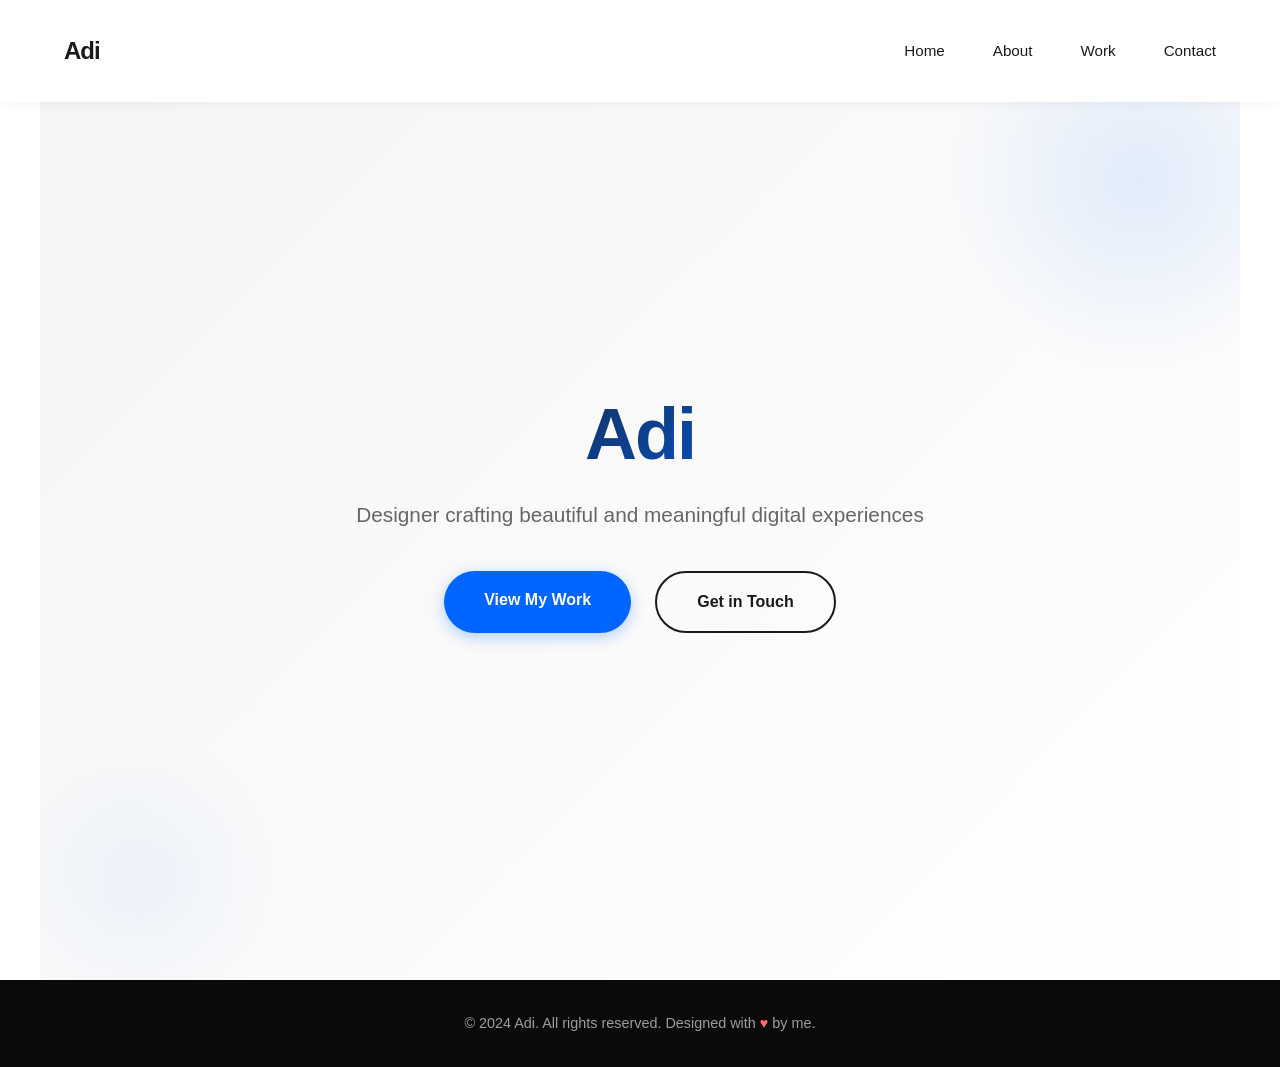
==== personal-website/index.html @ 64cbfd34 "first commit" ====
<!DOCTYPE html>
<html lang="en">
<head>
  <meta charset="UTF-8">
  <meta name="viewport" content="width=device-width, initial-scale=1.0">
  <title>Adi - Designer</title>
  <link rel="stylesheet" href="css/styles.css">
</head>
<body>
  <!-- Navigation -->
  <nav>
    <div class="logo">Adi</div>
    <ul>
      <li><a href="index.html">Home</a></li>
      <li><a href="about.html">About</a></li>
      <li><a href="work.html">Work</a></li>
      <li><a href="contact.html">Contact</a></li>
    </ul>
  </nav>

  <!-- Hero Section -->
  <section class="hero" id="home">
    <div class="hero-content">
      <h1>Adi</h1>
      <p>Designer crafting beautiful and meaningful digital experiences</p>
      <div class="cta-buttons">
        <a href="work.html" class="btn btn-primary">View My Work</a>
        <a href="contact.html" class="btn btn-secondary">Get in Touch</a>
      </div>
    </div>
  </section>

  <!-- Footer -->
  <footer>
    <p>&copy; 2024 Adi. All rights reserved. Designed with <span style="color: #ff6b6b;">♥</span> by me.</p>
  </footer>
</body>
</html>
---- personal-website/css/styles.css ----
* {
  margin: 0;
  padding: 0;
  box-sizing: border-box;
}

:root {
  --primary-color: #1a1a1a;
  --secondary-color: #ffffff;
  --accent-color: #0066ff;
  --light-gray: #f5f5f5;
  --medium-gray: #e0e0e0;
  --dark-gray: #666666;
}

html {
  scroll-behavior: smooth;
}

body {
  font-family: -apple-system, BlinkMacSystemFont, 'Segoe UI', Roboto, Oxygen, Ubuntu, Cantarell, sans-serif;
  line-height: 1.6;
  color: var(--primary-color);
  background-color: var(--secondary-color);
  overflow-x: hidden;
}

/* Navigation */
nav {
  position: fixed;
  top: 0;
  width: 100%;
  display: flex;
  justify-content: space-between;
  align-items: center;
  padding: 2rem 5%;
  background: rgba(255, 255, 255, 0.95);
  backdrop-filter: blur(10px);
  z-index: 1000;
  box-shadow: 0 2px 10px rgba(0, 0, 0, 0.05);
}

nav .logo {
  font-size: 1.5rem;
  font-weight: 700;
  letter-spacing: -1px;
  color: var(--primary-color);
}

nav ul {
  list-style: none;
  display: flex;
  gap: 3rem;
}

nav a {
  text-decoration: none;
  color: var(--primary-color);
  font-size: 0.95rem;
  font-weight: 500;
  transition: color 0.3s ease;
  position: relative;
}

nav a::after {
  content: '';
  position: absolute;
  bottom: -5px;
  left: 0;
  width: 0;
  height: 2px;
  background-color: var(--accent-color);
  transition: width 0.3s ease;
}

nav a:hover::after {
  width: 100%;
}

/* Hero Section */
.hero {
  margin-top: 80px;
  min-height: 100vh;
  display: flex;
  align-items: center;
  justify-content: center;
  text-align: center;
  background: linear-gradient(135deg, #f5f5f5 0%, #ffffff 100%);
  position: relative;
  overflow: hidden;
}

.hero::before {
  content: '';
  position: absolute;
  width: 400px;
  height: 400px;
  background: radial-gradient(circle, rgba(0, 102, 255, 0.1) 0%, transparent 70%);
  top: -100px;
  right: -100px;
  border-radius: 50%;
}

.hero::after {
  content: '';
  position: absolute;
  width: 300px;
  height: 300px;
  background: radial-gradient(circle, rgba(0, 102, 255, 0.05) 0%, transparent 70%);
  bottom: -50px;
  left: -50px;
  border-radius: 50%;
}

.hero-content {
  max-width: 800px;
  position: relative;
  z-index: 1;
  padding: 2rem;
  animation: fadeInUp 0.8s ease-out;
}

.hero h1 {
  font-size: 4.5rem;
  line-height: 1.1;
  margin-bottom: 1.5rem;
  font-weight: 800;
  letter-spacing: -2px;
  background: linear-gradient(135deg, #1a1a1a 0%, #0066ff 100%);
  -webkit-background-clip: text;
  -webkit-text-fill-color: transparent;
  background-clip: text;
}

.hero p {
  font-size: 1.3rem;
  color: var(--dark-gray);
  margin-bottom: 2.5rem;
  font-weight: 300;
}

.cta-buttons {
  display: flex;
  gap: 1.5rem;
  justify-content: center;
  flex-wrap: wrap;
  margin-bottom: 2rem;
}

.btn {
  padding: 1rem 2.5rem;
  font-size: 1rem;
  border: none;
  border-radius: 50px;
  cursor: pointer;
  transition: all 0.3s ease;
  font-weight: 600;
  text-decoration: none;
  display: inline-block;
}

.btn-primary {
  background-color: var(--accent-color);
  color: white;
  box-shadow: 0 4px 15px rgba(0, 102, 255, 0.3);
}

.btn-primary:hover {
  transform: translateY(-2px);
  box-shadow: 0 6px 20px rgba(0, 102, 255, 0.4);
}

.btn-secondary {
  background-color: transparent;
  color: var(--primary-color);
  border: 2px solid var(--primary-color);
}

.btn-secondary:hover {
  background-color: var(--primary-color);
  color: white;
  transform: translateY(-2px);
}

/* Section Styling */
section {
  padding: 5rem 5%;
  max-width: 1200px;
  margin: 0 auto;
}

section h2 {
  font-size: 3rem;
  margin-bottom: 3rem;
  text-align: center;
  position: relative;
  padding-bottom: 1rem;
}

section h2::after {
  content: '';
  position: absolute;
  bottom: 0;
  left: 50%;
  transform: translateX(-50%);
  width: 60px;
  height: 4px;
  background-color: var(--accent-color);
  border-radius: 2px;
}

/* About Section */
.about {
  background-color: var(--light-gray);
}

.about-content {
  display: grid;
  grid-template-columns: 1fr 1fr;
  gap: 3rem;
  align-items: center;
}

.about-text h3 {
  font-size: 1.8rem;
  margin-bottom: 1.5rem;
  color: var(--primary-color);
}

.about-text p {
  font-size: 1.05rem;
  color: var(--dark-gray);
  margin-bottom: 1.5rem;
  line-height: 1.8;
}

.skills {
  display: flex;
  flex-wrap: wrap;
  gap: 1rem;
}

.skill-tag {
  background-color: white;
  padding: 0.8rem 1.5rem;
  border-radius: 25px;
  font-size: 0.9rem;
  border: 1px solid var(--medium-gray);
  transition: all 0.3s ease;
  font-weight: 500;
}

.skill-tag:hover {
  background-color: var(--accent-color);
  color: white;
  border-color: var(--accent-color);
  transform: translateY(-2px);
}

/* Portfolio Section */
.portfolio {
  background-color: white;
}

.portfolio-grid {
  display: grid;
  grid-template-columns: repeat(auto-fit, minmax(300px, 1fr));
  gap: 2.5rem;
  margin-top: 2rem;
}

.portfolio-item {
  background-color: var(--light-gray);
  border-radius: 10px;
  overflow: hidden;
  transition: all 0.3s ease;
  cursor: pointer;
  position: relative;
  height: 300px;
}

.portfolio-item:hover {
  transform: translateY(-8px);
  box-shadow: 0 10px 30px rgba(0, 0, 0, 0.1);
}

.portfolio-item-content {
  padding: 2rem;
  height: 100%;
  display: flex;
  flex-direction: column;
  justify-content: space-between;
  position: relative;
  z-index: 2;
}

.portfolio-item h3 {
  font-size: 1.4rem;
  margin-bottom: 0.8rem;
  color: var(--primary-color);
}

.portfolio-item p {
  color: var(--dark-gray);
  font-size: 0.95rem;
  line-height: 1.6;
  flex-grow: 1;
}

.portfolio-item-tag {
  display: inline-block;
  background-color: var(--accent-color);
  color: white;
  padding: 0.4rem 0.8rem;
  border-radius: 4px;
  font-size: 0.75rem;
  font-weight: 600;
  margin-top: 1rem;
  width: fit-content;
}

/* Contact Section */
.contact {
  background: linear-gradient(135deg, #1a1a1a 0%, #2d2d2d 100%);
  color: white;
  text-align: center;
}

.contact h2 {
  color: white;
}

.contact h2::after {
  background-color: var(--accent-color);
}

.contact p {
  font-size: 1.1rem;
  color: rgba(255, 255, 255, 0.8);
  margin-bottom: 2rem;
}

.contact-info {
  display: flex;
  justify-content: center;
  gap: 2rem;
  flex-wrap: wrap;
  margin-bottom: 3rem;
}

.contact-item {
  flex: 1;
  min-width: 200px;
}

.contact-item h3 {
  font-size: 0.9rem;
  color: rgba(255, 255, 255, 0.6);
  margin-bottom: 0.5rem;
  text-transform: uppercase;
  letter-spacing: 1px;
}

.contact-item a {
  color: var(--accent-color);
  text-decoration: none;
  font-size: 1.1rem;
  font-weight: 600;
  transition: color 0.3s ease;
}

.contact-item a:hover {
  color: rgba(255, 255, 255, 0.9);
}

/* Footer */
footer {
  background-color: #0a0a0a;
  color: rgba(255, 255, 255, 0.6);
  text-align: center;
  padding: 2rem;
  font-size: 0.9rem;
}

footer a {
  color: var(--accent-color);
  text-decoration: none;
}

footer a:hover {
  text-decoration: underline;
}

/* Animations */
@keyframes fadeInUp {
  from {
    opacity: 0;
    transform: translateY(30px);
  }
  to {
    opacity: 1;
    transform: translateY(0);
  }
}

/* Responsive Design */
@media (max-width: 768px) {
  nav {
    padding: 1.5rem 5%;
    flex-direction: column;
    gap: 1.5rem;
  }

  nav ul {
    gap: 1.5rem;
  }

  .hero h1 {
    font-size: 2.5rem;
  }

  .hero p {
    font-size: 1.1rem;
  }

  section {
    padding: 3rem 5%;
  }

  section h2 {
    font-size: 2rem;
  }

  .about-content {
    grid-template-columns: 1fr;
  }

  .cta-buttons {
    flex-direction: column;
    align-items: center;
  }

  .btn {
    width: 200px;
  }

  .contact-info {
    flex-direction: column;
    gap: 1rem;
  }

  .portfolio-grid {
    grid-template-columns: 1fr;
  }
}

@media (max-width: 480px) {
  nav {
    padding: 1rem 5%;
  }

  nav .logo {
    font-size: 1.2rem;
  }

  nav ul {
    gap: 1rem;
    font-size: 0.85rem;
  }

  .hero {
    margin-top: 120px;
    min-height: auto;
    padding: 2rem 0;
  }

  .hero h1 {
    font-size: 1.8rem;
  }

  .hero p {
    font-size: 0.95rem;
  }

  section {
    padding: 2rem 5%;
  }

  section h2 {
    font-size: 1.5rem;
    margin-bottom: 1.5rem;
  }

  .about-text h3 {
    font-size: 1.3rem;
  }

  .portfolio-item-content {
    padding: 1.5rem;
  }
}
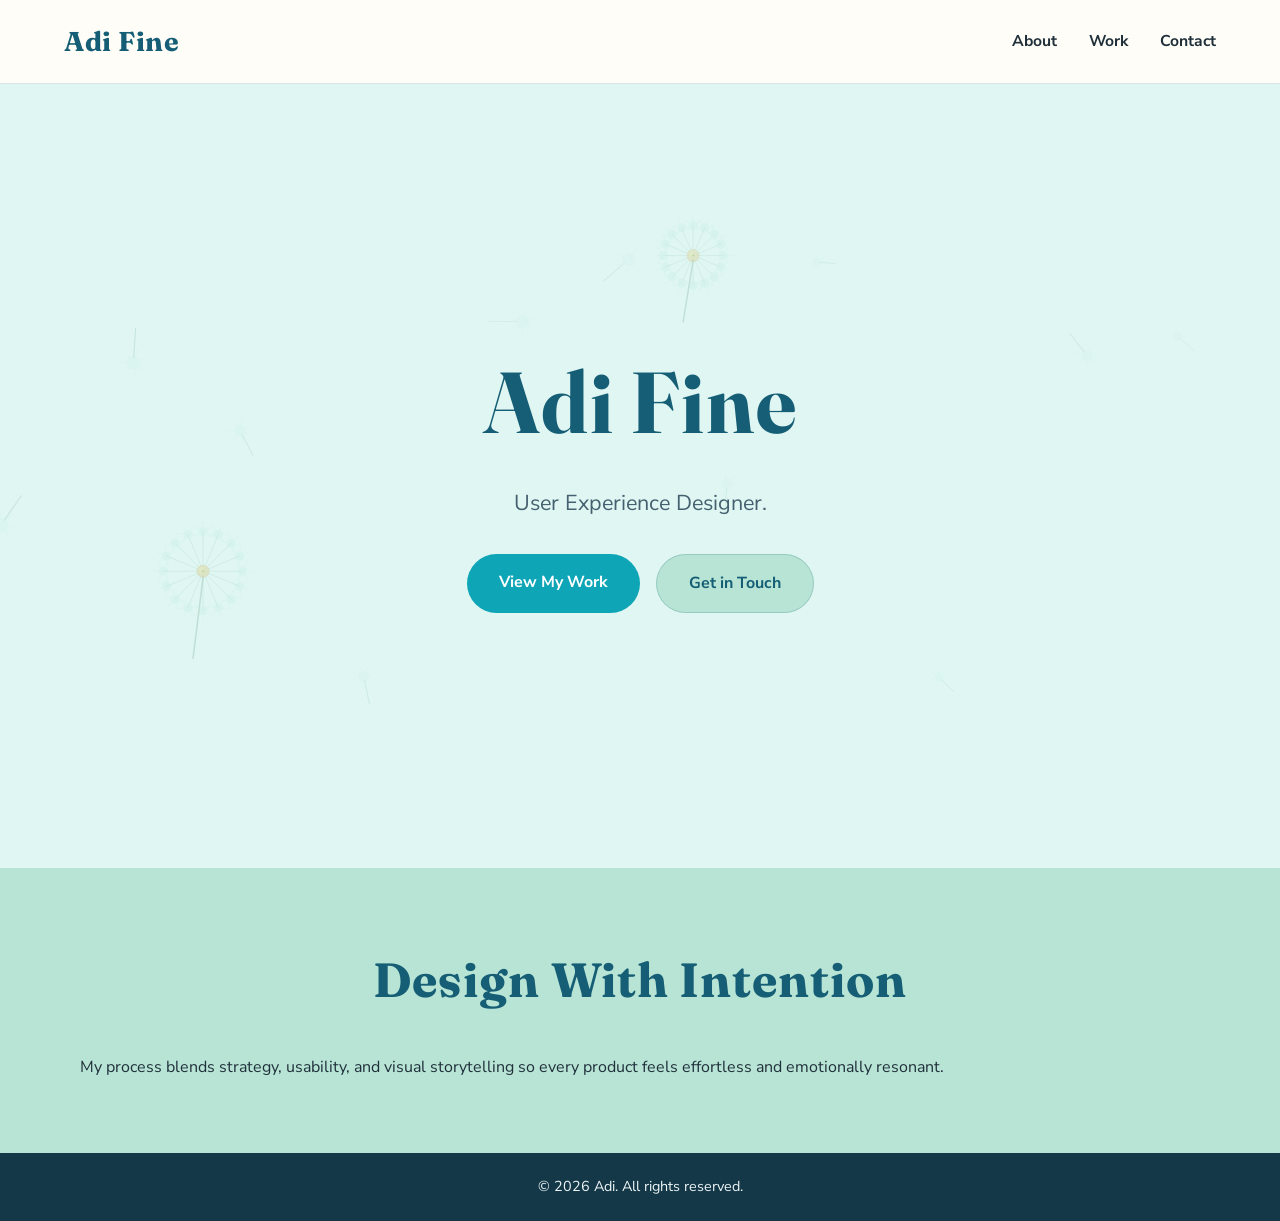
==== commit d39c692b: "Add new pages and assets for personal website - Created About page with personal introduction and ex" ====
--- a/personal-website/index.html
+++ b/personal-website/index.html
@@ -7,32 +7,193 @@
   <link rel="stylesheet" href="css/styles.css">
 </head>
 <body>
-  <!-- Navigation -->
   <nav>
-    <div class="logo">Adi</div>
+    <a href="index.html" class="logo">Adi Fine</a>
     <ul>
-      <li><a href="index.html">Home</a></li>
-      <li><a href="about.html">About</a></li>
-      <li><a href="work.html">Work</a></li>
-      <li><a href="contact.html">Contact</a></li>
+      <li><a href="pages/about.html">About</a></li>
+      <li><a href="pages/work.html">Work</a></li>
+      <li><a href="pages/contact.html">Contact</a></li>
     </ul>
   </nav>
 
-  <!-- Hero Section -->
   <section class="hero" id="home">
+    <canvas id="dandelion-canvas"></canvas>
     <div class="hero-content">
-      <h1>Adi</h1>
-      <p>Designer crafting beautiful and meaningful digital experiences</p>
+      <h1>Adi Fine</h1>
+      <p>User Experience Designer.</p>
       <div class="cta-buttons">
-        <a href="work.html" class="btn btn-primary">View My Work</a>
-        <a href="contact.html" class="btn btn-secondary">Get in Touch</a>
+        <a href="pages/work.html" class="btn btn-primary">View My Work</a>
+        <a href="pages/contact.html" class="btn btn-secondary">Get in Touch</a>
       </div>
     </div>
   </section>
 
-  <!-- Footer -->
+  <section class="page-block beach-block">
+    <div class="content-wrap">
+      <h2>Design With Intention</h2>
+      <p>
+        My process blends strategy, usability, and visual storytelling so every product feels effortless and emotionally resonant.
+      </p>
+    </div>
+  </section>
+
   <footer>
-    <p>&copy; 2024 Adi. All rights reserved. Designed with <span style="color: #ff6b6b;">♥</span> by me.</p>
+    <p>&copy; 2026 Adi. All rights reserved.</p>
   </footer>
+
+  <script>
+  (function () {
+    const canvas = document.getElementById('dandelion-canvas');
+    if (!canvas) return;
+    const ctx = canvas.getContext('2d');
+    let W = 0, H = 0;
+
+    function resize() {
+      W = canvas.width = canvas.offsetWidth;
+      H = canvas.height = canvas.offsetHeight;
+    }
+    resize();
+    window.addEventListener('resize', resize);
+
+    /* draw one dandelion */
+    function drawDandelion(cx, cy, r, alpha) {
+      if (alpha <= 0) return;
+      ctx.save();
+      ctx.globalAlpha = alpha;
+
+      // Stem
+      ctx.beginPath();
+      ctx.moveTo(cx, cy + r * 0.15);
+      ctx.bezierCurveTo(cx - 3, cy + r * 0.8, cx - 6, cy + r * 1.4, cx - 10, cy + r * 2.2);
+      ctx.strokeStyle = 'rgba(70, 130, 95, 0.45)';
+      ctx.lineWidth = 1.5;
+      ctx.lineCap = 'round';
+      ctx.stroke();
+
+      // Spokes & seed puffs
+      const spokes = 16;
+      for (let i = 0; i < spokes; i++) {
+        const angle = (i / spokes) * Math.PI * 2 - Math.PI * 0.5;
+        const ex = cx + Math.cos(angle) * r;
+        const ey = cy + Math.sin(angle) * r;
+
+        ctx.beginPath();
+        ctx.moveTo(cx, cy);
+        ctx.lineTo(ex, ey);
+        ctx.strokeStyle = 'rgba(100, 165, 135, 0.35)';
+        ctx.lineWidth = 0.7;
+        ctx.stroke();
+
+        ctx.beginPath();
+        ctx.arc(ex, ey, 4.5, 0, Math.PI * 2);
+        ctx.fillStyle = 'rgba(195, 235, 220, 0.58)';
+        ctx.fill();
+
+        for (let f = 0; f < 6; f++) {
+          const fa = angle + (f / 6) * Math.PI * 2;
+          ctx.beginPath();
+          ctx.moveTo(ex + Math.cos(fa) * 4.5, ey + Math.sin(fa) * 4.5);
+          ctx.lineTo(ex + Math.cos(fa) * 10, ey + Math.sin(fa) * 10);
+          ctx.strokeStyle = 'rgba(160, 215, 195, 0.28)';
+          ctx.lineWidth = 0.45;
+          ctx.stroke();
+        }
+      }
+
+      // Golden centre
+      const g = ctx.createRadialGradient(cx - 1, cy - 1, 1, cx, cy, 7);
+      g.addColorStop(0, 'rgba(248, 230, 150, 0.9)');
+      g.addColorStop(1, 'rgba(210, 178, 95, 0.6)');
+      ctx.beginPath();
+      ctx.arc(cx, cy, 6.5, 0, Math.PI * 2);
+      ctx.fillStyle = g;
+      ctx.fill();
+
+      ctx.restore();
+    }
+
+    /* draw one floating seed */
+    function drawSeed(x, y, rot, alpha, size) {
+      if (alpha <= 0) return;
+      ctx.save();
+      ctx.globalAlpha = alpha;
+      ctx.translate(x, y);
+      ctx.rotate(rot);
+      ctx.scale(size, size);
+
+      const L = 26;
+      ctx.beginPath();
+      ctx.moveTo(0, 0);
+      ctx.lineTo(0, -L);
+      ctx.strokeStyle = 'rgba(90, 155, 120, 0.5)';
+      ctx.lineWidth = 0.9;
+      ctx.lineCap = 'round';
+      ctx.stroke();
+
+      ctx.beginPath();
+      ctx.arc(0, -L - 5, 6, 0, Math.PI * 2);
+      ctx.fillStyle = 'rgba(195, 235, 220, 0.44)';
+      ctx.fill();
+
+      for (let f = 0; f < 7; f++) {
+        const fa = (f / 7) * Math.PI * 2;
+        ctx.beginPath();
+        ctx.moveTo(Math.cos(fa) * 6, -L - 5 + Math.sin(fa) * 6);
+        ctx.lineTo(Math.cos(fa) * 13, -L - 5 + Math.sin(fa) * 13);
+        ctx.strokeStyle = 'rgba(165, 215, 198, 0.28)';
+        ctx.lineWidth = 0.5;
+        ctx.stroke();
+      }
+
+      ctx.restore();
+    }
+
+    /* Three dandelions — different sizes, periods, vertical lanes, staggered phases */
+    const dandelions = [
+      { period: 26.7, phaseOff: 0.00, yFrac: 0.38, bobAmp: 22, bobFreq: 0.22, radFrac: 0.062, alpha: 0.52 },
+      { period: 21.3, phaseOff: 0.38, yFrac: 0.22, bobAmp: 12, bobFreq: 0.30, radFrac: 0.038, alpha: 0.42 },
+      { period: 30.0, phaseOff: 0.70, yFrac: 0.62, bobAmp: 16, bobFreq: 0.17, radFrac: 0.050, alpha: 0.46 },
+    ];
+
+    /* Floating seeds — 1.5× faster vx/vy/rv */
+    const seeds = Array.from({ length: 11 }, (_, i) => ({
+      x: (i / 11),
+      y: 0.1 + Math.random() * 0.8,
+      vx: 0.000143 + Math.random() * 0.000173,
+      vy: (Math.random() - 0.5) * 0.000075,
+      rot: Math.random() * Math.PI * 2,
+      rv: (Math.random() - 0.5) * 0.0042,
+      alpha: 0.18 + Math.random() * 0.22,
+      size: 0.6 + Math.random() * 0.55,
+    }));
+
+    function frame(ms) {
+      const t = ms * 0.001;
+      ctx.clearRect(0, 0, W, H);
+
+      // Draw each dandelion
+      for (const d of dandelions) {
+        const phase = ((t / d.period) + d.phaseOff) % 1;
+        const mx = W * (1.12 - phase * 1.28);
+        const my = H * d.yFrac + Math.sin(t * d.bobFreq) * d.bobAmp;
+        const fadeA = phase < 0.08 ? phase / 0.08 : phase > 0.92 ? (1 - phase) / 0.08 : 1;
+        drawDandelion(mx, my, Math.min(W, H) * d.radFrac, fadeA * d.alpha);
+      }
+
+      // Floating seeds
+      for (const s of seeds) {
+        s.x += s.vx;
+        s.y += s.vy;
+        s.rot += s.rv;
+        if (s.x > 1.1) { s.x = -0.06; s.y = 0.1 + Math.random() * 0.8; }
+        drawSeed(s.x * W, s.y * H, s.rot, s.alpha, s.size);
+      }
+
+      requestAnimationFrame(frame);
+    }
+
+    requestAnimationFrame(frame);
+  }());
+  </script>
 </body>
 </html>
--- a/personal-website/css/styles.css
+++ b/personal-website/css/styles.css
@@ -1,3 +1,5 @@
+@import url('https://fonts.googleapis.com/css2?family=Fraunces:opsz,wght@9..144,500;9..144,700&family=Nunito+Sans:wght@400;600;700&display=swap');
+
 * {
   margin: 0;
   padding: 0;
@@ -5,12 +7,15 @@
 }
 
 :root {
-  --primary-color: #1a1a1a;
-  --secondary-color: #ffffff;
-  --accent-color: #0066ff;
-  --light-gray: #f5f5f5;
-  --medium-gray: #e0e0e0;
-  --dark-gray: #666666;
+  --ocean-deep: #155e75;
+  --ocean: #0ea5b7;
+  --sea-foam: #dff6f3;
+  --sand: #b7e4d4;
+  --sunset: #f7a072;
+  --coral: #e76f51;
+  --shell: #fffdf8;
+  --ink: #20303b;
+  --muted: #45606f;
 }
 
 html {
@@ -18,14 +23,21 @@
 }
 
 body {
-  font-family: -apple-system, BlinkMacSystemFont, 'Segoe UI', Roboto, Oxygen, Ubuntu, Cantarell, sans-serif;
-  line-height: 1.6;
-  color: var(--primary-color);
-  background-color: var(--secondary-color);
+  font-family: 'Nunito Sans', sans-serif;
+  line-height: 1.65;
+  color: var(--ink);
+  background: var(--shell);
   overflow-x: hidden;
 }
 
-/* Navigation */
+h1,
+h2,
+h3,
+.logo {
+  font-family: 'Fraunces', serif;
+  letter-spacing: 0.02em;
+}
+
 nav {
   position: fixed;
   top: 0;
@@ -33,369 +45,350 @@
   display: flex;
   justify-content: space-between;
   align-items: center;
-  padding: 2rem 5%;
-  background: rgba(255, 255, 255, 0.95);
-  backdrop-filter: blur(10px);
+  padding: 1.2rem 5%;
+  background: rgba(255, 253, 248, 0.95);
+  border-bottom: 1px solid rgba(21, 94, 117, 0.15);
+  backdrop-filter: blur(8px);
   z-index: 1000;
-  box-shadow: 0 2px 10px rgba(0, 0, 0, 0.05);
 }
 
 nav .logo {
-  font-size: 1.5rem;
-  font-weight: 700;
-  letter-spacing: -1px;
-  color: var(--primary-color);
+  font-size: 1.7rem;
+  color: var(--ocean-deep);
+  text-decoration: none;
+  font-family: 'Fraunces', serif;
+  letter-spacing: 0.02em;
+  flex-shrink: 0;
 }
 
 nav ul {
   list-style: none;
   display: flex;
-  gap: 3rem;
+  gap: 2rem;
 }
 
 nav a {
   text-decoration: none;
-  color: var(--primary-color);
-  font-size: 0.95rem;
-  font-weight: 500;
-  transition: color 0.3s ease;
-  position: relative;
-}
-
-nav a::after {
-  content: '';
-  position: absolute;
-  bottom: -5px;
-  left: 0;
-  width: 0;
-  height: 2px;
-  background-color: var(--accent-color);
-  transition: width 0.3s ease;
-}
-
-nav a:hover::after {
+  color: var(--ink);
+  font-size: 0.98rem;
+  font-weight: 700;
+  transition: color 0.25s ease;
+}
+
+nav a:hover {
+  color: var(--ocean);
+}
+
+main,
+section {
   width: 100%;
 }
 
-/* Hero Section */
 .hero {
-  margin-top: 80px;
-  min-height: 100vh;
-  display: flex;
-  align-items: center;
-  justify-content: center;
+  margin-top: 76px;
+  min-height: 88vh;
+  display: grid;
+  place-items: center;
   text-align: center;
-  background: linear-gradient(135deg, #f5f5f5 0%, #ffffff 100%);
+  padding: 4rem 5%;
+  background: var(--sea-foam);
   position: relative;
   overflow: hidden;
 }
 
-.hero::before {
-  content: '';
-  position: absolute;
-  width: 400px;
-  height: 400px;
-  background: radial-gradient(circle, rgba(0, 102, 255, 0.1) 0%, transparent 70%);
-  top: -100px;
-  right: -100px;
-  border-radius: 50%;
-}
-
-.hero::after {
-  content: '';
-  position: absolute;
-  width: 300px;
-  height: 300px;
-  background: radial-gradient(circle, rgba(0, 102, 255, 0.05) 0%, transparent 70%);
-  bottom: -50px;
-  left: -50px;
-  border-radius: 50%;
-}
-
 .hero-content {
-  max-width: 800px;
+  max-width: 880px;
+  animation: fadeInUp 0.9s ease-out;
   position: relative;
   z-index: 1;
-  padding: 2rem;
-  animation: fadeInUp 0.8s ease-out;
+}
+
+#dandelion-canvas {
+  position: absolute;
+  inset: 0;
+  width: 100%;
+  height: 100%;
+  pointer-events: none;
+  z-index: 0;
 }
 
 .hero h1 {
-  font-size: 4.5rem;
-  line-height: 1.1;
-  margin-bottom: 1.5rem;
-  font-weight: 800;
-  letter-spacing: -2px;
-  background: linear-gradient(135deg, #1a1a1a 0%, #0066ff 100%);
-  -webkit-background-clip: text;
-  -webkit-text-fill-color: transparent;
-  background-clip: text;
+  font-size: clamp(3rem, 9vw, 5.4rem);
+  color: var(--ocean-deep);
+  margin-bottom: 0.8rem;
 }
 
 .hero p {
-  font-size: 1.3rem;
-  color: var(--dark-gray);
-  margin-bottom: 2.5rem;
-  font-weight: 300;
+  font-size: clamp(1.05rem, 2.2vw, 1.35rem);
+  color: var(--muted);
+  margin-bottom: 2rem;
 }
 
 .cta-buttons {
   display: flex;
-  gap: 1.5rem;
   justify-content: center;
   flex-wrap: wrap;
-  margin-bottom: 2rem;
+  gap: 1rem;
 }
 
 .btn {
-  padding: 1rem 2.5rem;
-  font-size: 1rem;
+  text-decoration: none;
   border: none;
-  border-radius: 50px;
+  border-radius: 999px;
+  padding: 0.95rem 2rem;
+  font-family: 'Nunito Sans', sans-serif;
+  font-weight: 700;
   cursor: pointer;
-  transition: all 0.3s ease;
-  font-weight: 600;
-  text-decoration: none;
-  display: inline-block;
+  transition: transform 0.2s ease, background-color 0.2s ease;
+}
+
+.btn:hover {
+  transform: translateY(-2px);
 }
 
 .btn-primary {
-  background-color: var(--accent-color);
-  color: white;
-  box-shadow: 0 4px 15px rgba(0, 102, 255, 0.3);
+  background: var(--ocean);
+  color: #ffffff;
 }
 
 .btn-primary:hover {
-  transform: translateY(-2px);
-  box-shadow: 0 6px 20px rgba(0, 102, 255, 0.4);
+  background: #0b8ea0;
 }
 
 .btn-secondary {
-  background-color: transparent;
-  color: var(--primary-color);
-  border: 2px solid var(--primary-color);
+  background: var(--sand);
+  color: var(--ocean-deep);
+  border: 1px solid rgba(21, 94, 117, 0.2);
 }
 
 .btn-secondary:hover {
-  background-color: var(--primary-color);
-  color: white;
-  transform: translateY(-2px);
-}
-
-/* Section Styling */
-section {
-  padding: 5rem 5%;
-  max-width: 1200px;
+  background: #8ecfbc;
+}
+
+.page-block {
+  margin-top: 0;
+  padding: 4.5rem 5%;
+}
+
+nav + section {
+  margin-top: 76px;
+}
+
+.beach-block {
+  background: var(--sand);
+}
+
+.ocean-block {
+  background: linear-gradient(180deg, #ebfbff 0%, #d8f2f7 100%);
+}
+
+.sunset-block {
+  background: linear-gradient(180deg, #ffe7d6 0%, #ffd3b8 100%);
+}
+
+.content-wrap {
+  max-width: 1120px;
   margin: 0 auto;
 }
 
-section h2 {
-  font-size: 3rem;
-  margin-bottom: 3rem;
+section h2,
+.page-block h2 {
   text-align: center;
-  position: relative;
-  padding-bottom: 1rem;
-}
-
-section h2::after {
-  content: '';
-  position: absolute;
-  bottom: 0;
-  left: 50%;
-  transform: translateX(-50%);
-  width: 60px;
-  height: 4px;
-  background-color: var(--accent-color);
-  border-radius: 2px;
-}
-
-/* About Section */
-.about {
-  background-color: var(--light-gray);
+  font-size: clamp(2rem, 5vw, 3rem);
+  margin-bottom: 2.2rem;
+  color: var(--ocean-deep);
 }
 
 .about-content {
   display: grid;
-  grid-template-columns: 1fr 1fr;
+  grid-template-columns: 330px 1fr;
   gap: 3rem;
-  align-items: center;
+  align-items: start;
+}
+
+.profile-wrap {
+  text-align: center;
+}
+
+.profile-image {
+  width: 260px;
+  height: 260px;
+  border-radius: 50%;
+  object-fit: cover;
+  object-position: center;
+  border: 8px solid #ffffff;
+  box-shadow: 0 16px 36px rgba(32, 48, 59, 0.2);
+}
+
+.profile-note {
+  margin-top: 1rem;
+  font-size: 0.95rem;
+  color: var(--muted);
 }
 
 .about-text h3 {
-  font-size: 1.8rem;
-  margin-bottom: 1.5rem;
-  color: var(--primary-color);
+  font-size: 1.7rem;
+  color: var(--ocean-deep);
+  margin-bottom: 1rem;
 }
 
 .about-text p {
-  font-size: 1.05rem;
-  color: var(--dark-gray);
-  margin-bottom: 1.5rem;
-  line-height: 1.8;
+  color: #304b5a;
+  margin-bottom: 1.1rem;
 }
 
 .skills {
   display: flex;
+  flex-wrap: wrap;
+  gap: 0.7rem;
+  margin-top: 0.9rem;
+}
+
+.skill-tag {
+  background: #ffffff;
+  border: 1px solid rgba(21, 94, 117, 0.2);
+  border-radius: 999px;
+  padding: 0.5rem 1rem;
+  font-size: 0.9rem;
+  font-weight: 700;
+  color: var(--ocean-deep);
+}
+
+.portfolio-grid {
+  display: grid;
+  grid-template-columns: repeat(2, 1fr);
+  gap: 2rem;
+}
+
+.portfolio-item {
+  background: #ffffff;
+  border-radius: 16px;
+  overflow: hidden;
+  border: 1px solid rgba(21, 94, 117, 0.1);
+  transition: transform 0.25s ease;
+  display: flex;
+  flex-direction: column;
+}
+
+.portfolio-item:hover {
+  transform: translateY(-4px);
+}
+
+.portfolio-image {
+  width: 100%;
+  height: 200px;
+  object-fit: cover;
+}
+
+.portfolio-item-content {
+  padding: 1.4rem 1.4rem 1.6rem;
+  display: flex;
+  flex-direction: column;
+  flex: 1;
+}
+
+.portfolio-item h3 {
+  font-size: 1.35rem;
+  margin-bottom: 0.6rem;
+  color: var(--ocean-deep);
+}
+
+.portfolio-item p {
+  font-size: 0.95rem;
+  color: #395566;
+  flex: 1;
+}
+
+.portfolio-item-tag {
+  display: inline-block;
+  margin-top: 1rem;
+  font-size: 0.88rem;
+  font-weight: 700;
+  background: transparent;
+  color: var(--ocean-deep);
+  border: 2px solid var(--ocean);
+  border-radius: 999px;
+  padding: 0.5rem 1.2rem;
+  text-decoration: none;
+  align-self: flex-start;
+  transition: background 0.2s ease, color 0.2s ease;
+}
+
+.portfolio-item-tag:hover {
+  background: var(--ocean);
+  color: #ffffff;
+}
+
+.contact {
+  text-align: center;
+  color: #23414f;
+}
+
+.contact p {
+  max-width: 700px;
+  margin: 0 auto 1.5rem;
+  color: #345666;
+}
+
+.contact-info {
+  display: flex;
+  justify-content: center;
   flex-wrap: wrap;
   gap: 1rem;
-}
-
-.skill-tag {
-  background-color: white;
-  padding: 0.8rem 1.5rem;
-  border-radius: 25px;
+  margin-bottom: 2rem;
+}
+
+.contact-item {
+  background: rgba(255, 255, 255, 0.75);
+  border: 1px solid rgba(21, 94, 117, 0.14);
+  border-radius: 12px;
+  padding: 1rem 1.2rem;
+  min-width: 210px;
+}
+
+.contact-item h3 {
+  font-size: 0.82rem;
+  color: #4d6a79;
+  margin-bottom: 0.35rem;
+  text-transform: uppercase;
+  letter-spacing: 0.08em;
+}
+
+.contact-item a {
+  color: var(--ocean-deep);
+  text-decoration: none;
+  font-weight: 700;
+}
+
+.button-row {
+  display: flex;
+  justify-content: center;
+  gap: 0.9rem;
+  flex-wrap: wrap;
+  margin-top: 1.2rem;
+}
+
+.resume-btn {
+  background: var(--coral);
+  color: #fff;
+}
+
+.resume-btn:hover {
+  background: #d45d3e;
+}
+
+footer {
+  background: #143847;
+  color: #edf5f7;
+  text-align: center;
+  padding: 1.4rem;
   font-size: 0.9rem;
-  border: 1px solid var(--medium-gray);
-  transition: all 0.3s ease;
-  font-weight: 500;
-}
-
-.skill-tag:hover {
-  background-color: var(--accent-color);
-  color: white;
-  border-color: var(--accent-color);
-  transform: translateY(-2px);
-}
-
-/* Portfolio Section */
-.portfolio {
-  background-color: white;
-}
-
-.portfolio-grid {
-  display: grid;
-  grid-template-columns: repeat(auto-fit, minmax(300px, 1fr));
-  gap: 2.5rem;
-  margin-top: 2rem;
-}
-
-.portfolio-item {
-  background-color: var(--light-gray);
-  border-radius: 10px;
-  overflow: hidden;
-  transition: all 0.3s ease;
-  cursor: pointer;
-  position: relative;
-  height: 300px;
-}
-
-.portfolio-item:hover {
-  transform: translateY(-8px);
-  box-shadow: 0 10px 30px rgba(0, 0, 0, 0.1);
-}
-
-.portfolio-item-content {
-  padding: 2rem;
-  height: 100%;
-  display: flex;
-  flex-direction: column;
-  justify-content: space-between;
-  position: relative;
-  z-index: 2;
-}
-
-.portfolio-item h3 {
-  font-size: 1.4rem;
-  margin-bottom: 0.8rem;
-  color: var(--primary-color);
-}
-
-.portfolio-item p {
-  color: var(--dark-gray);
-  font-size: 0.95rem;
-  line-height: 1.6;
-  flex-grow: 1;
-}
-
-.portfolio-item-tag {
-  display: inline-block;
-  background-color: var(--accent-color);
-  color: white;
-  padding: 0.4rem 0.8rem;
-  border-radius: 4px;
-  font-size: 0.75rem;
-  font-weight: 600;
-  margin-top: 1rem;
-  width: fit-content;
-}
-
-/* Contact Section */
-.contact {
-  background: linear-gradient(135deg, #1a1a1a 0%, #2d2d2d 100%);
-  color: white;
-  text-align: center;
-}
-
-.contact h2 {
-  color: white;
-}
-
-.contact h2::after {
-  background-color: var(--accent-color);
-}
-
-.contact p {
-  font-size: 1.1rem;
-  color: rgba(255, 255, 255, 0.8);
-  margin-bottom: 2rem;
-}
-
-.contact-info {
-  display: flex;
-  justify-content: center;
-  gap: 2rem;
-  flex-wrap: wrap;
-  margin-bottom: 3rem;
-}
-
-.contact-item {
-  flex: 1;
-  min-width: 200px;
-}
-
-.contact-item h3 {
-  font-size: 0.9rem;
-  color: rgba(255, 255, 255, 0.6);
-  margin-bottom: 0.5rem;
-  text-transform: uppercase;
-  letter-spacing: 1px;
-}
-
-.contact-item a {
-  color: var(--accent-color);
-  text-decoration: none;
-  font-size: 1.1rem;
-  font-weight: 600;
-  transition: color 0.3s ease;
-}
-
-.contact-item a:hover {
-  color: rgba(255, 255, 255, 0.9);
-}
-
-/* Footer */
-footer {
-  background-color: #0a0a0a;
-  color: rgba(255, 255, 255, 0.6);
-  text-align: center;
-  padding: 2rem;
-  font-size: 0.9rem;
-}
-
-footer a {
-  color: var(--accent-color);
-  text-decoration: none;
-}
-
-footer a:hover {
-  text-decoration: underline;
-}
-
-/* Animations */
+}
+
 @keyframes fadeInUp {
   from {
     opacity: 0;
-    transform: translateY(30px);
+    transform: translateY(28px);
   }
   to {
     opacity: 1;
@@ -403,99 +396,50 @@
   }
 }
 
-/* Responsive Design */
-@media (max-width: 768px) {
-  nav {
-    padding: 1.5rem 5%;
-    flex-direction: column;
-    gap: 1.5rem;
-  }
-
-  nav ul {
-    gap: 1.5rem;
-  }
-
-  .hero h1 {
-    font-size: 2.5rem;
-  }
-
-  .hero p {
-    font-size: 1.1rem;
-  }
-
-  section {
-    padding: 3rem 5%;
-  }
-
-  section h2 {
-    font-size: 2rem;
-  }
-
+@media (max-width: 900px) {
   .about-content {
     grid-template-columns: 1fr;
-  }
-
-  .cta-buttons {
+    justify-items: center;
+  }
+
+  .about-text {
+    width: min(760px, 100%);
+  }
+}
+
+@media (max-width: 760px) {
+  nav {
     flex-direction: column;
-    align-items: center;
-  }
-
-  .btn {
-    width: 200px;
-  }
-
-  .contact-info {
-    flex-direction: column;
+    gap: 0.7rem;
+    padding-top: 1rem;
+    padding-bottom: 1rem;
+  }
+
+  nav ul {
     gap: 1rem;
+  }
+
+  .hero {
+    margin-top: 110px;
+    min-height: auto;
+    padding: 5rem 5% 4rem;
+  }
+
+  .page-block {
+    margin-top: 0;
+    padding: 3.2rem 5%;
+  }
+
+  nav + section {
+    margin-top: 110px;
   }
 
   .portfolio-grid {
     grid-template-columns: 1fr;
   }
-}
-
-@media (max-width: 480px) {
-  nav {
-    padding: 1rem 5%;
-  }
-
-  nav .logo {
-    font-size: 1.2rem;
-  }
-
-  nav ul {
-    gap: 1rem;
-    font-size: 0.85rem;
-  }
-
-  .hero {
-    margin-top: 120px;
-    min-height: auto;
-    padding: 2rem 0;
-  }
-
-  .hero h1 {
-    font-size: 1.8rem;
-  }
-
-  .hero p {
-    font-size: 0.95rem;
-  }
-
-  section {
-    padding: 2rem 5%;
-  }
-
-  section h2 {
-    font-size: 1.5rem;
-    margin-bottom: 1.5rem;
-  }
-
-  .about-text h3 {
-    font-size: 1.3rem;
-  }
-
-  .portfolio-item-content {
-    padding: 1.5rem;
-  }
-}
+
+  .profile-image {
+    width: 220px;
+    height: 220px;
+  }
+}
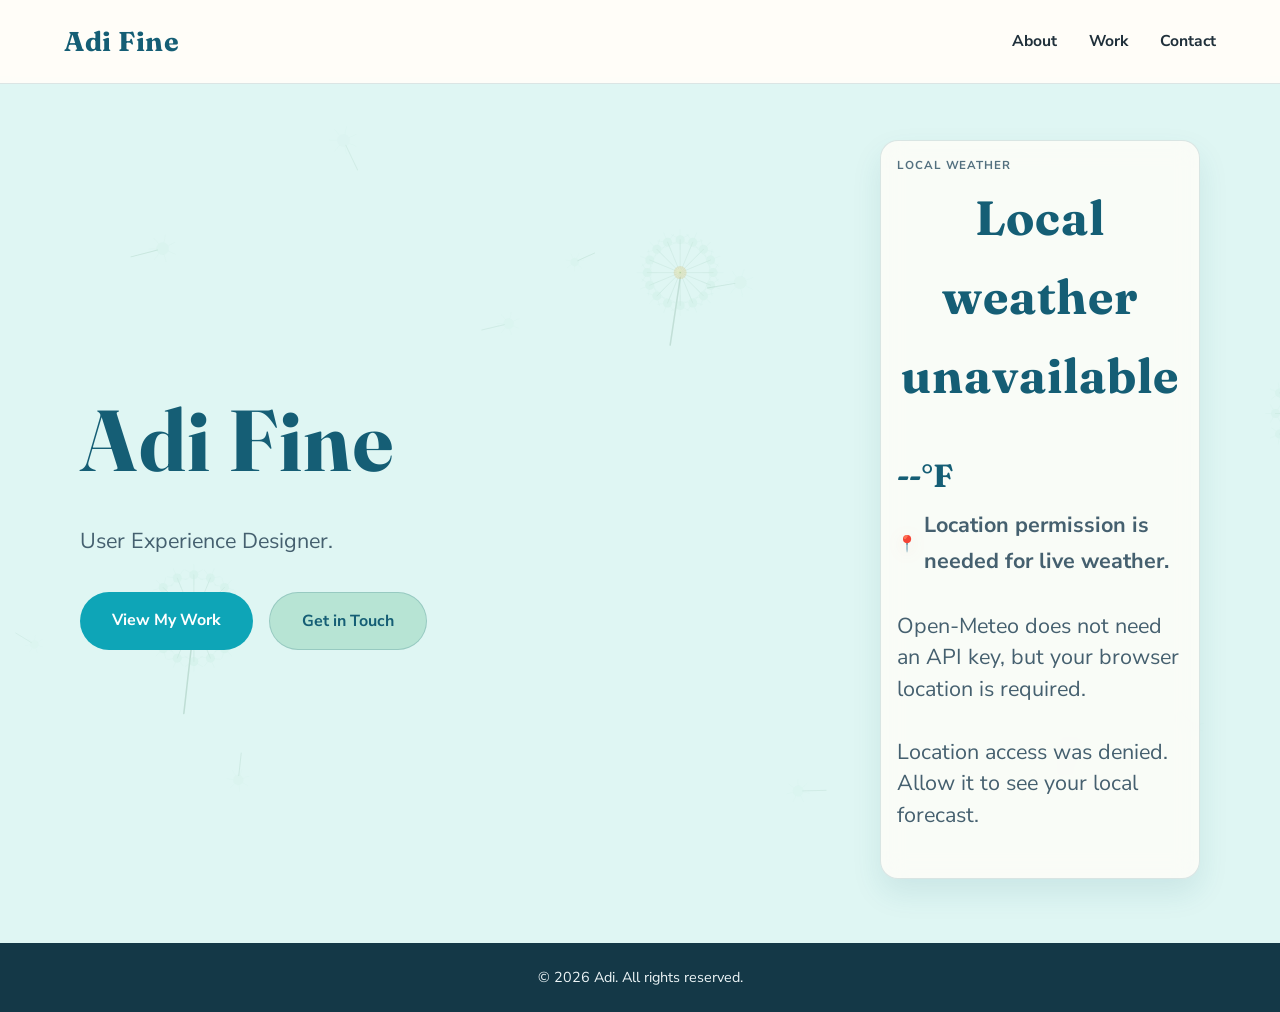
==== commit 3cecfe05: "Enhance homepage layout and add local weather feature" ====
--- a/personal-website/index.html
+++ b/personal-website/index.html
@@ -5,6 +5,144 @@
   <meta name="viewport" content="width=device-width, initial-scale=1.0">
   <title>Adi - Designer</title>
   <link rel="stylesheet" href="css/styles.css">
+  <style>
+    .hero-content {
+      width: min(1120px, 100%);
+      max-width: none;
+      display: grid;
+      grid-template-columns: minmax(0, 1.2fr) minmax(250px, 340px);
+      align-items: center;
+      gap: 2.5rem;
+      text-align: left;
+    }
+
+    .hero-copy {
+      display: flex;
+      flex-direction: column;
+      align-items: flex-start;
+    }
+
+    .hero-copy p {
+      max-width: 34rem;
+    }
+
+    .hero-copy .cta-buttons {
+      justify-content: flex-start;
+    }
+
+    .weather-card {
+      width: min(100%, 320px);
+      margin: 0 0 0 auto;
+      padding: 0.95rem 1rem;
+      border-radius: 18px;
+      border: 1px solid rgba(21, 94, 117, 0.14);
+      background: rgba(255, 253, 248, 0.82);
+      box-shadow: 0 14px 30px rgba(21, 94, 117, 0.1);
+      backdrop-filter: blur(12px);
+      text-align: left;
+    }
+
+    .weather-card-header {
+      display: block;
+      margin-bottom: 0.6rem;
+    }
+
+    .weather-card-label {
+      display: block;
+      margin-bottom: 0.15rem;
+      font-size: 0.72rem;
+      font-weight: 700;
+      letter-spacing: 0.08em;
+      text-transform: uppercase;
+      color: #53707f;
+    }
+
+    .weather-temp {
+      display: flex;
+      align-items: baseline;
+      gap: 0.4rem;
+      margin-bottom: 0.3rem;
+    }
+
+    .weather-temp strong {
+      font-family: 'Fraunces', serif;
+      font-size: clamp(1.45rem, 3vw, 2rem);
+      color: var(--ocean-deep);
+    }
+
+    .weather-condition {
+      display: flex;
+      align-items: center;
+      gap: 0.45rem;
+      margin: 0;
+      font-size: 0.88rem;
+      font-weight: 700;
+      color: #325160;
+    }
+
+    .weather-emoji {
+      flex-shrink: 0;
+      font-size: 1rem;
+      line-height: 1;
+      filter: drop-shadow(0 4px 8px rgba(231, 111, 81, 0.16));
+    }
+
+    .weather-meta,
+    .weather-status {
+      margin: 0.45rem 0 0;
+      font-size: 12px;
+      line-height: 1.45;
+      color: var(--muted);
+    }
+
+    .weather-status {
+      min-height: 1.35em;
+    }
+
+    .weather-card.is-loading .weather-temp,
+    .weather-card.is-loading .weather-condition,
+    .weather-card.is-loading .weather-meta {
+      opacity: 0.55;
+    }
+
+    @media (max-width: 760px) {
+      .hero-content {
+        grid-template-columns: 1fr;
+        text-align: center;
+        gap: 1.8rem;
+      }
+
+      .hero-copy {
+        align-items: center;
+      }
+
+      .hero-copy p {
+        max-width: 100%;
+      }
+
+      .hero-copy .cta-buttons {
+        justify-content: center;
+      }
+
+      .weather-card {
+        margin: 0 auto;
+        width: min(100%, 300px);
+        padding: 0.95rem 1rem;
+      }
+
+      .weather-card-header {
+        margin-bottom: 0.55rem;
+      }
+
+      .weather-card h2 {
+        font-size: 0.95rem;
+      }
+
+      .weather-emoji {
+        font-size: 0.95rem;
+      }
+    }
+  </style>
 </head>
 <body>
   <nav>
@@ -19,21 +157,28 @@
   <section class="hero" id="home">
     <canvas id="dandelion-canvas"></canvas>
     <div class="hero-content">
-      <h1>Adi Fine</h1>
-      <p>User Experience Designer.</p>
-      <div class="cta-buttons">
-        <a href="pages/work.html" class="btn btn-primary">View My Work</a>
-        <a href="pages/contact.html" class="btn btn-secondary">Get in Touch</a>
+      <div class="hero-copy">
+        <h1>Adi Fine</h1>
+        <p>User Experience Designer.</p>
+        <div class="cta-buttons">
+          <a href="pages/work.html" class="btn btn-primary">View My Work</a>
+          <a href="pages/contact.html" class="btn btn-secondary">Get in Touch</a>
+        </div>
       </div>
-    </div>
-  </section>
-
-  <section class="page-block beach-block">
-    <div class="content-wrap">
-      <h2>Design With Intention</h2>
-      <p>
-        My process blends strategy, usability, and visual storytelling so every product feels effortless and emotionally resonant.
-      </p>
+      <section class="weather-card is-loading" id="weather-card" aria-live="polite">
+        <div class="weather-card-header">
+          <div>
+            <span class="weather-card-label">Local Weather</span>
+            <h2 id="weather-location">Checking your location</h2>
+          </div>
+        </div>
+        <div class="weather-temp">
+          <strong id="weather-temperature">--&deg;F</strong>
+        </div>
+        <p class="weather-condition"><span class="weather-emoji" id="weather-emoji" aria-hidden="true">&#x231B;</span><span id="weather-condition">Loading current conditions...</span></p>
+        <p class="weather-meta" id="weather-meta">Using your browser location to fetch the latest forecast.</p>
+        <p class="weather-status" id="weather-status"></p>
+      </section>
     </div>
   </section>
 
@@ -43,6 +188,140 @@
 
   <script>
   (function () {
+    const weatherCard = document.getElementById('weather-card');
+    const weatherLocation = document.getElementById('weather-location');
+    const weatherEmoji = document.getElementById('weather-emoji');
+    const weatherTemperature = document.getElementById('weather-temperature');
+    const weatherCondition = document.getElementById('weather-condition');
+    const weatherMeta = document.getElementById('weather-meta');
+    const weatherStatus = document.getElementById('weather-status');
+
+    function describeWeather(code) {
+      if (code === 0) return { emoji: '☀️', label: 'Clear sky' };
+      if (code === 1) return { emoji: '🌤️', label: 'Mostly sunny' };
+      if (code === 2) return { emoji: '⛅', label: 'Partly cloudy' };
+      if (code === 3) return { emoji: '☁️', label: 'Overcast' };
+      if (code === 45 || code === 48) return { emoji: '🌫️', label: 'Foggy' };
+      if ([51, 53, 55, 56, 57].includes(code)) return { emoji: '🌦️', label: 'Drizzle' };
+      if ([61, 63, 65, 80, 81, 82].includes(code)) return { emoji: '🌧️', label: 'Rain' };
+      if ([66, 67].includes(code)) return { emoji: '🧊', label: 'Freezing rain' };
+      if ([71, 73, 75, 77, 85, 86].includes(code)) return { emoji: '❄️', label: 'Snow' };
+      if ([95, 96, 99].includes(code)) return { emoji: '⛈️', label: 'Thunderstorm' };
+      return { emoji: '🌤️', label: 'Current conditions' };
+    }
+
+    function setWeatherState(state) {
+      weatherLocation.textContent = state.location;
+      weatherEmoji.textContent = state.emoji;
+      weatherTemperature.textContent = state.temperature;
+      weatherCondition.textContent = state.condition;
+      weatherMeta.textContent = state.meta;
+      weatherStatus.textContent = state.status || '';
+      weatherCard.classList.toggle('is-loading', Boolean(state.loading));
+    }
+
+    async function loadLocationName(latitude, longitude) {
+      const geocodeUrl = new URL('https://geocoding-api.open-meteo.com/v1/reverse');
+      geocodeUrl.search = new URLSearchParams({
+        latitude: String(latitude),
+        longitude: String(longitude),
+        language: 'en',
+        format: 'json'
+      }).toString();
+
+      const response = await fetch(geocodeUrl);
+      if (!response.ok) {
+        throw new Error('Location lookup failed.');
+      }
+
+      const data = await response.json();
+      const result = data && Array.isArray(data.results) ? data.results[0] : null;
+      if (!result) {
+        throw new Error('Location lookup returned no results.');
+      }
+
+      const city = result.city || result.name || result.locality || result.postcode || 'Your area';
+      const state = result.admin1 || result.state || result.country_code || '';
+      return state ? `${city}, ${state}` : city;
+    }
+
+    async function loadWeather(position) {
+      const latitude = position.coords.latitude;
+      const longitude = position.coords.longitude;
+      const weatherUrl = new URL('https://api.open-meteo.com/v1/forecast');
+      weatherUrl.search = new URLSearchParams({
+        latitude: String(latitude),
+        longitude: String(longitude),
+        current: 'temperature_2m,weather_code',
+        temperature_unit: 'fahrenheit'
+      }).toString();
+
+      const response = await fetch(weatherUrl);
+      if (!response.ok) {
+        throw new Error('Weather request failed.');
+      }
+
+      const data = await response.json();
+      const current = data.current;
+      if (!current || typeof current.temperature_2m !== 'number' || typeof current.weather_code !== 'number') {
+        throw new Error('Weather data is unavailable right now.');
+      }
+
+      const summary = describeWeather(current.weather_code);
+      const roundedTemp = Math.round(current.temperature_2m);
+      let locationName = city + ', ' + state;
+
+      try {
+        locationName = await loadLocationName(latitude, longitude);
+      } catch (error) {
+        locationName = city + ', ' + state;
+      }
+
+      setWeatherState({
+        location: locationName,
+        emoji: summary.emoji,
+        temperature: `${roundedTemp}°F`,
+        condition: summary.label,
+        meta: 'Powered by Open-Meteo using your current browser location.',
+        status: '',
+        loading: false
+      });
+    }
+
+    function handleWeatherError(message) {
+      setWeatherState({
+        location: 'Local weather unavailable',
+        emoji: '📍',
+        temperature: '--°F',
+        condition: 'Location permission is needed for live weather.',
+        meta: 'Open-Meteo does not need an API key, but your browser location is required.',
+        status: message,
+        loading: false
+      });
+    }
+
+    if (!weatherCard || !navigator.geolocation) {
+      if (weatherCard) {
+        handleWeatherError('Your browser does not support location-based weather on this page.');
+      }
+      return;
+    }
+
+    navigator.geolocation.getCurrentPosition(
+      function (position) {
+        loadWeather(position).catch(function () {
+          handleWeatherError('Unable to fetch the current forecast right now.');
+        });
+      },
+      function (error) {
+        const denied = error && error.code === error.PERMISSION_DENIED;
+        handleWeatherError(denied
+          ? 'Location access was denied. Allow it to see your local forecast.'
+          : 'Your location could not be determined.');
+      },
+      { enableHighAccuracy: false, timeout: 10000, maximumAge: 300000 }
+    );
+
     const canvas = document.getElementById('dandelion-canvas');
     if (!canvas) return;
     const ctx = canvas.getContext('2d');
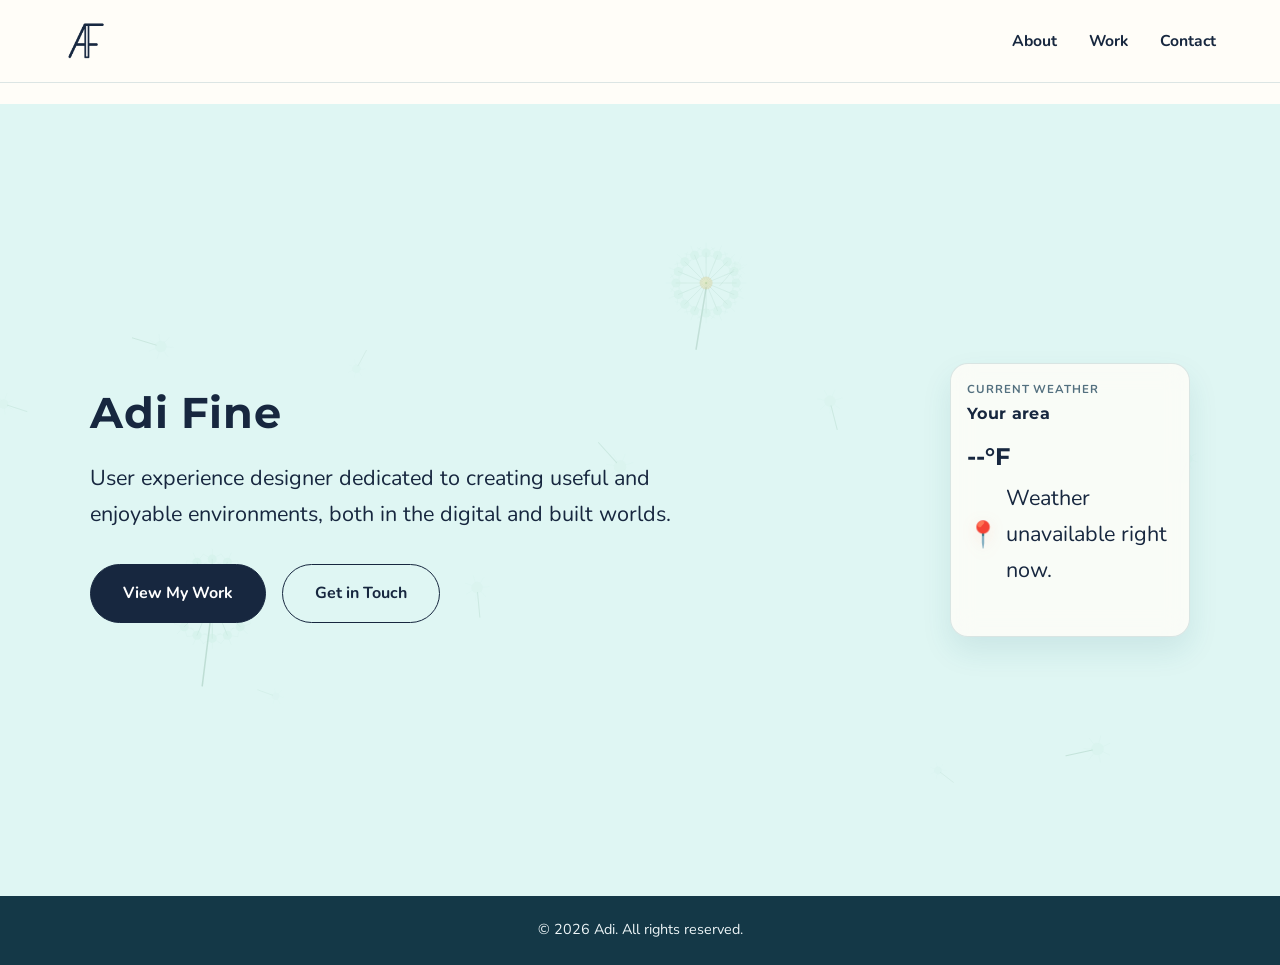
==== commit 84d08333: "Update styles and content across personal website for improved design and functionality" ====
--- a/personal-website/index.html
+++ b/personal-website/index.html
@@ -4,35 +4,13 @@
   <meta charset="UTF-8">
   <meta name="viewport" content="width=device-width, initial-scale=1.0">
   <title>Adi - Designer</title>
+  <link rel="preconnect" href="https://fonts.googleapis.com">
+  <link rel="preconnect" href="https://fonts.gstatic.com" crossorigin>
   <link rel="stylesheet" href="css/styles.css">
   <style>
-    .hero-content {
-      width: min(1120px, 100%);
-      max-width: none;
-      display: grid;
-      grid-template-columns: minmax(0, 1.2fr) minmax(250px, 340px);
-      align-items: center;
-      gap: 2.5rem;
-      text-align: left;
-    }
-
-    .hero-copy {
-      display: flex;
-      flex-direction: column;
-      align-items: flex-start;
-    }
-
-    .hero-copy p {
-      max-width: 34rem;
-    }
-
-    .hero-copy .cta-buttons {
-      justify-content: flex-start;
-    }
-
     .weather-card {
-      width: min(100%, 320px);
-      margin: 0 0 0 auto;
+      width: min(100%, 240px);
+      margin: 0;
       padding: 0.95rem 1rem;
       border-radius: 18px;
       border: 1px solid rgba(21, 94, 117, 0.14);
@@ -43,7 +21,6 @@
     }
 
     .weather-card-header {
-      display: block;
       margin-bottom: 0.6rem;
     }
 
@@ -57,6 +34,13 @@
       color: #53707f;
     }
 
+    .weather-card h2 {
+      margin: 0;
+      font-size: 1rem;
+      text-align: left;
+      color: var(--ocean-deep);
+    }
+
     .weather-temp {
       display: flex;
       align-items: baseline;
@@ -65,8 +49,8 @@
     }
 
     .weather-temp strong {
-      font-family: 'Fraunces', serif;
-      font-size: clamp(1.45rem, 3vw, 2rem);
+      font-family: 'Montserrat', sans-serif;
+      font-size: 24px;
       color: var(--ocean-deep);
     }
 
@@ -75,14 +59,15 @@
       align-items: center;
       gap: 0.45rem;
       margin: 0;
-      font-size: 0.88rem;
-      font-weight: 700;
-      color: #325160;
+      font-size: 16px;
+      font-weight: 400;
+      color: #555f6e;
+      justify-content: flex-start;
     }
 
     .weather-emoji {
       flex-shrink: 0;
-      font-size: 1rem;
+      font-size: 1.6rem;
       line-height: 1;
       filter: drop-shadow(0 4px 8px rgba(231, 111, 81, 0.16));
     }
@@ -95,8 +80,10 @@
       color: var(--muted);
     }
 
-    .weather-status {
-      min-height: 1.35em;
+    .hero-weather {
+      display: flex;
+      justify-content: flex-end;
+      align-items: center;
     }
 
     .weather-card.is-loading .weather-temp,
@@ -106,47 +93,22 @@
     }
 
     @media (max-width: 760px) {
-      .hero-content {
-        grid-template-columns: 1fr;
-        text-align: center;
-        gap: 1.8rem;
-      }
-
-      .hero-copy {
-        align-items: center;
-      }
-
-      .hero-copy p {
-        max-width: 100%;
-      }
-
-      .hero-copy .cta-buttons {
-        justify-content: center;
+      .hero-weather {
+        justify-content: flex-start;
       }
 
       .weather-card {
-        margin: 0 auto;
-        width: min(100%, 300px);
-        padding: 0.95rem 1rem;
-      }
-
-      .weather-card-header {
-        margin-bottom: 0.55rem;
-      }
-
-      .weather-card h2 {
-        font-size: 0.95rem;
-      }
-
-      .weather-emoji {
-        font-size: 0.95rem;
+        margin-top: 1.5rem;
+        width: min(100%, 320px);
       }
     }
   </style>
 </head>
 <body>
   <nav>
-    <a href="index.html" class="logo">Adi Fine</a>
+    <a href="index.html" class="logo" aria-label="Adi Fine home">
+      <img src="images/Adi-Fine-Logo.webp" alt="Adi Fine logo">
+    </a>
     <ul>
       <li><a href="pages/about.html">About</a></li>
       <li><a href="pages/work.html">Work</a></li>
@@ -159,26 +121,26 @@
     <div class="hero-content">
       <div class="hero-copy">
         <h1>Adi Fine</h1>
-        <p>User Experience Designer.</p>
+        <p>User experience designer dedicated to creating useful and enjoyable environments, both in the digital and built worlds.</p>
         <div class="cta-buttons">
           <a href="pages/work.html" class="btn btn-primary">View My Work</a>
           <a href="pages/contact.html" class="btn btn-secondary">Get in Touch</a>
         </div>
       </div>
-      <section class="weather-card is-loading" id="weather-card" aria-live="polite">
-        <div class="weather-card-header">
-          <div>
-            <span class="weather-card-label">Local Weather</span>
-            <h2 id="weather-location">Checking your location</h2>
+      <div class="hero-weather">
+        <section class="weather-card is-loading" id="weather-card" aria-live="polite">
+          <div class="weather-card-header">
+            <span class="weather-card-label">Current Weather</span>
+            <h2 id="weather-location">Your location</h2>
           </div>
-        </div>
-        <div class="weather-temp">
-          <strong id="weather-temperature">--&deg;F</strong>
-        </div>
-        <p class="weather-condition"><span class="weather-emoji" id="weather-emoji" aria-hidden="true">&#x231B;</span><span id="weather-condition">Loading current conditions...</span></p>
-        <p class="weather-meta" id="weather-meta">Using your browser location to fetch the latest forecast.</p>
-        <p class="weather-status" id="weather-status"></p>
-      </section>
+          <div class="weather-temp">
+            <strong id="weather-temperature">--&deg;F</strong>
+          </div>
+          <p class="weather-condition"><span class="weather-emoji" id="weather-emoji" aria-hidden="true">&#x231B;</span><span id="weather-condition">Loading current conditions...</span></p>
+          <p class="weather-meta" id="weather-meta">Powered by Open-Meteo using your local browser location.</p>
+          <p class="weather-status" id="weather-status"></p>
+        </section>
+      </div>
     </div>
   </section>
 
@@ -211,6 +173,7 @@
     }
 
     function setWeatherState(state) {
+      if (!weatherCard) return;
       weatherLocation.textContent = state.location;
       weatherEmoji.textContent = state.emoji;
       weatherTemperature.textContent = state.temperature;
@@ -220,107 +183,166 @@
       weatherCard.classList.toggle('is-loading', Boolean(state.loading));
     }
 
+    async function loadWeather() {
+      if (!weatherCard) return;
+
+      try {
+        const locationDetails = await getWeatherCoordinates();
+        const latitude = locationDetails.latitude;
+        const longitude = locationDetails.longitude;
+
+        const weatherUrl = new URL('https://api.open-meteo.com/v1/forecast');
+        weatherUrl.search = new URLSearchParams({
+          latitude: String(latitude),
+          longitude: String(longitude),
+          current_weather: 'true',
+          temperature_unit: 'fahrenheit',
+          timezone: 'auto'
+        }).toString();
+
+        const [data, location] = await Promise.all([
+          fetchJson(weatherUrl, 'Weather request failed.'),
+          locationDetails.label ? Promise.resolve(locationDetails.label) : loadLocationName(latitude, longitude)
+        ]);
+
+        const current = data.current_weather;
+        if (!current || typeof current.temperature !== 'number' || typeof current.weathercode !== 'number') {
+          throw new Error('Weather data is unavailable right now.');
+        }
+
+        const summary = describeWeather(current.weathercode);
+        setWeatherState({
+          location: location,
+          emoji: summary.emoji,
+          temperature: `${Math.round(current.temperature)}°F`,
+          condition: summary.label,
+          meta: 'Powered by Open-Meteo using your browser location.',
+          status: '',
+          loading: false
+        });
+      } catch (error) {
+        await loadIpWeather();
+      }
+    }
+
+    async function getWeatherCoordinates() {
+      const position = await getCurrentPosition();
+      return {
+        latitude: position.coords.latitude,
+        longitude: position.coords.longitude,
+        label: ''
+      };
+    }
+
     async function loadLocationName(latitude, longitude) {
-      const geocodeUrl = new URL('https://geocoding-api.open-meteo.com/v1/reverse');
-      geocodeUrl.search = new URLSearchParams({
+      const reverseUrl = new URL('https://geocoding-api.open-meteo.com/v1/reverse');
+      reverseUrl.search = new URLSearchParams({
         latitude: String(latitude),
         longitude: String(longitude),
         language: 'en',
         format: 'json'
       }).toString();
 
-      const response = await fetch(geocodeUrl);
+      try {
+        const data = await fetchJson(reverseUrl, 'Reverse geocoding failed.');
+        const firstResult = data.results && data.results[0];
+        if (!firstResult) return 'Your area';
+        const locationParts = [firstResult.name, firstResult.admin1].filter(Boolean);
+        return locationParts.join(', ') || 'Your area';
+      } catch (error) {
+        return 'Your area';
+      }
+    }
+
+    async function fetchJson(url, errorMessage) {
+      const response = await fetch(url);
       if (!response.ok) {
-        throw new Error('Location lookup failed.');
-      }
-
-      const data = await response.json();
-      const result = data && Array.isArray(data.results) ? data.results[0] : null;
-      if (!result) {
-        throw new Error('Location lookup returned no results.');
-      }
-
-      const city = result.city || result.name || result.locality || result.postcode || 'Your area';
-      const state = result.admin1 || result.state || result.country_code || '';
-      return state ? `${city}, ${state}` : city;
-    }
-
-    async function loadWeather(position) {
-      const latitude = position.coords.latitude;
-      const longitude = position.coords.longitude;
-      const weatherUrl = new URL('https://api.open-meteo.com/v1/forecast');
-      weatherUrl.search = new URLSearchParams({
-        latitude: String(latitude),
-        longitude: String(longitude),
-        current: 'temperature_2m,weather_code',
-        temperature_unit: 'fahrenheit'
-      }).toString();
-
-      const response = await fetch(weatherUrl);
-      if (!response.ok) {
-        throw new Error('Weather request failed.');
-      }
-
-      const data = await response.json();
-      const current = data.current;
-      if (!current || typeof current.temperature_2m !== 'number' || typeof current.weather_code !== 'number') {
-        throw new Error('Weather data is unavailable right now.');
-      }
-
-      const summary = describeWeather(current.weather_code);
-      const roundedTemp = Math.round(current.temperature_2m);
-      let locationName = city + ', ' + state;
-
-      try {
-        locationName = await loadLocationName(latitude, longitude);
-      } catch (error) {
-        locationName = city + ', ' + state;
+        throw new Error(errorMessage);
+      }
+
+      return response.json();
+    }
+
+    async function loadIpWeather() {
+      const data = await fetchJson('https://wttr.in/?format=j1', 'IP weather lookup failed.');
+      const current = data.current_condition && data.current_condition[0];
+      const nearestArea = data.nearest_area && data.nearest_area[0];
+      const location = nearestArea && nearestArea.areaName && nearestArea.areaName[0] ? nearestArea.areaName[0].value : 'Your area';
+      const condition = current && current.weatherDesc && current.weatherDesc[0] ? current.weatherDesc[0].value : 'Current conditions';
+      const summary = describeWeatherText(condition);
+
+      if (!current || typeof current.temp_F === 'undefined') {
+        throw new Error('IP weather lookup failed.');
       }
 
       setWeatherState({
-        location: locationName,
+        location: location,
         emoji: summary.emoji,
-        temperature: `${roundedTemp}°F`,
-        condition: summary.label,
-        meta: 'Powered by Open-Meteo using your current browser location.',
+        temperature: `${Math.round(Number(current.temp_F))}°F`,
+        condition: condition,
+        meta: '',
         status: '',
         loading: false
       });
     }
 
-    function handleWeatherError(message) {
-      setWeatherState({
-        location: 'Local weather unavailable',
-        emoji: '📍',
-        temperature: '--°F',
-        condition: 'Location permission is needed for live weather.',
-        meta: 'Open-Meteo does not need an API key, but your browser location is required.',
-        status: message,
-        loading: false
+    function describeWeatherText(condition) {
+      const text = String(condition || '').toLowerCase();
+      if (text.includes('sun') || text.includes('clear')) return { emoji: '☀️' };
+      if (text.includes('cloud')) return { emoji: '☁️' };
+      if (text.includes('rain') || text.includes('drizzle')) return { emoji: '🌧️' };
+      if (text.includes('snow') || text.includes('sleet') || text.includes('ice')) return { emoji: '❄️' };
+      if (text.includes('storm') || text.includes('thunder')) return { emoji: '⛈️' };
+      if (text.includes('fog') || text.includes('mist')) return { emoji: '🌫️' };
+      return { emoji: '🌤️' };
+    }
+
+    function getCurrentPosition() {
+      return new Promise(function (resolve, reject) {
+        if (!navigator.geolocation) {
+          reject(new Error('Geolocation is not supported in this browser.'));
+          return;
+        }
+
+        navigator.geolocation.getCurrentPosition(resolve, function (err) {
+          if (err.code === err.PERMISSION_DENIED) {
+            reject(Object.assign(err, { isDenied: true }));
+          } else {
+            reject(err);
+          }
+        }, {
+          enableHighAccuracy: true,
+          timeout: 10000,
+          maximumAge: 300000
+        });
       });
     }
 
-    if (!weatherCard || !navigator.geolocation) {
-      if (weatherCard) {
-        handleWeatherError('Your browser does not support location-based weather on this page.');
-      }
-      return;
-    }
-
-    navigator.geolocation.getCurrentPosition(
-      function (position) {
-        loadWeather(position).catch(function () {
-          handleWeatherError('Unable to fetch the current forecast right now.');
-        });
-      },
-      function (error) {
-        const denied = error && error.code === error.PERMISSION_DENIED;
-        handleWeatherError(denied
-          ? 'Location access was denied. Allow it to see your local forecast.'
-          : 'Your location could not be determined.');
-      },
-      { enableHighAccuracy: false, timeout: 10000, maximumAge: 300000 }
-    );
+    if (weatherCard) {
+      loadWeather().catch(function (err) {
+        if (err && err.isDenied) {
+          setWeatherState({
+            location: 'Location off',
+            emoji: '📍',
+            temperature: '',
+            condition: 'Enable location to see your weather.',
+            meta: '',
+            status: '',
+            loading: false
+          });
+        } else {
+          setWeatherState({
+            location: 'Your area',
+            emoji: '📍',
+            temperature: '--°F',
+            condition: 'Weather unavailable right now.',
+            meta: '',
+            status: '',
+            loading: false
+          });
+        }
+      });
+    }
 
     const canvas = document.getElementById('dandelion-canvas');
     if (!canvas) return;
--- a/personal-website/css/styles.css
+++ b/personal-website/css/styles.css
@@ -1,4 +1,4 @@
-@import url('https://fonts.googleapis.com/css2?family=Fraunces:opsz,wght@9..144,500;9..144,700&family=Nunito+Sans:wght@400;600;700&display=swap');
+@import url('https://fonts.googleapis.com/css2?family=Montserrat:wght@500;600;700&family=Nunito:wght@400;600;700&display=swap');
 
 * {
   margin: 0;
@@ -7,15 +7,16 @@
 }
 
 :root {
-  --ocean-deep: #155e75;
-  --ocean: #0ea5b7;
+  --nav-offset: 104px;
+  --ocean-deep: #17273F;
+  --ocean: #17273F;
   --sea-foam: #dff6f3;
   --sand: #b7e4d4;
   --sunset: #f7a072;
   --coral: #e76f51;
   --shell: #fffdf8;
-  --ink: #20303b;
-  --muted: #45606f;
+  --ink: #17273F;
+  --muted: #17273F;
 }
 
 html {
@@ -23,7 +24,7 @@
 }
 
 body {
-  font-family: 'Nunito Sans', sans-serif;
+  font-family: 'Nunito', sans-serif;
   line-height: 1.65;
   color: var(--ink);
   background: var(--shell);
@@ -34,7 +35,7 @@
 h2,
 h3,
 .logo {
-  font-family: 'Fraunces', serif;
+  font-family: 'Montserrat', sans-serif;
   letter-spacing: 0.02em;
 }
 
@@ -53,12 +54,19 @@
 }
 
 nav .logo {
-  font-size: 1.7rem;
+  display: inline-flex;
+  align-items: center;
+  justify-content: center;
+  min-height: 40px;
   color: var(--ocean-deep);
   text-decoration: none;
-  font-family: 'Fraunces', serif;
-  letter-spacing: 0.02em;
   flex-shrink: 0;
+}
+
+nav .logo img {
+  display: block;
+  width: auto;
+  height: 44px;
 }
 
 nav ul {
@@ -76,7 +84,7 @@
 }
 
 nav a:hover {
-  color: var(--ocean);
+  color: var(--ocean-deep);
 }
 
 main,
@@ -85,11 +93,10 @@
 }
 
 .hero {
-  margin-top: 76px;
+  margin-top: var(--nav-offset);
   min-height: 88vh;
   display: grid;
   place-items: center;
-  text-align: center;
   padding: 4rem 5%;
   background: var(--sea-foam);
   position: relative;
@@ -97,10 +104,19 @@
 }
 
 .hero-content {
-  max-width: 880px;
+  width: min(1100px, 100%);
+  display: grid;
+  grid-template-columns: minmax(0, 1fr) minmax(220px, 0.34fr);
+  gap: 2rem;
+  align-items: center;
   animation: fadeInUp 0.9s ease-out;
   position: relative;
   z-index: 1;
+}
+
+.hero-copy {
+  max-width: 620px;
+  text-align: left;
 }
 
 #dandelion-canvas {
@@ -113,7 +129,7 @@
 }
 
 .hero h1 {
-  font-size: clamp(3rem, 9vw, 5.4rem);
+  font-size: clamp(1.5rem, 4.5vw, 2.7rem);
   color: var(--ocean-deep);
   margin-bottom: 0.8rem;
 }
@@ -126,7 +142,7 @@
 
 .cta-buttons {
   display: flex;
-  justify-content: center;
+  justify-content: flex-start;
   flex-wrap: wrap;
   gap: 1rem;
 }
@@ -136,7 +152,7 @@
   border: none;
   border-radius: 999px;
   padding: 0.95rem 2rem;
-  font-family: 'Nunito Sans', sans-serif;
+  font-family: 'Nunito', sans-serif;
   font-weight: 700;
   cursor: pointer;
   transition: transform 0.2s ease, background-color 0.2s ease;
@@ -147,22 +163,23 @@
 }
 
 .btn-primary {
-  background: var(--ocean);
+  background: #17273F;
   color: #ffffff;
+  border: 1px solid #17273F;
 }
 
 .btn-primary:hover {
-  background: #0b8ea0;
+  background: #243654;
 }
 
 .btn-secondary {
-  background: var(--sand);
-  color: var(--ocean-deep);
-  border: 1px solid rgba(21, 94, 117, 0.2);
+  background: transparent;
+  color: #17273F;
+  border: 1px solid #17273F;
 }
 
 .btn-secondary:hover {
-  background: #8ecfbc;
+  background: rgba(23, 39, 63, 0.08);
 }
 
 .page-block {
@@ -170,12 +187,20 @@
   padding: 4.5rem 5%;
 }
 
+.about-page-block {
+  padding-top: calc(4.5rem + 48px);
+}
+
 nav + section {
-  margin-top: 76px;
+  margin-top: var(--nav-offset);
 }
 
 .beach-block {
   background: var(--sand);
+}
+
+.sea-foam-block {
+  background: var(--sea-foam);
 }
 
 .ocean-block {
@@ -206,8 +231,20 @@
   align-items: start;
 }
 
+.about-page-layout {
+  grid-template-columns: minmax(0, 1fr) 330px;
+}
+
 .profile-wrap {
   text-align: center;
+}
+
+.about-page-layout .profile-wrap {
+  order: 2;
+}
+
+.about-page-copy {
+  text-align: left;
 }
 
 .profile-image {
@@ -217,7 +254,6 @@
   object-fit: cover;
   object-position: center;
   border: 8px solid #ffffff;
-  box-shadow: 0 16px 36px rgba(32, 48, 59, 0.2);
 }
 
 .profile-note {
@@ -233,7 +269,7 @@
 }
 
 .about-text p {
-  color: #304b5a;
+  color: var(--ink);
   margin-bottom: 1.1rem;
 }
 
@@ -261,10 +297,10 @@
 }
 
 .portfolio-item {
-  background: #ffffff;
-  border-radius: 16px;
-  overflow: hidden;
-  border: 1px solid rgba(21, 94, 117, 0.1);
+  background: transparent;
+  border: none;
+  border-radius: 0;
+  overflow: visible;
   transition: transform 0.25s ease;
   display: flex;
   flex-direction: column;
@@ -276,12 +312,14 @@
 
 .portfolio-image {
   width: 100%;
-  height: 200px;
+  height: 320px;
   object-fit: cover;
+  border-radius: 18px;
+  border: 1px solid rgba(23, 39, 63, 0.1);
 }
 
 .portfolio-item-content {
-  padding: 1.4rem 1.4rem 1.6rem;
+  padding: 1.2rem 0 0;
   display: flex;
   flex-direction: column;
   flex: 1;
@@ -295,7 +333,7 @@
 
 .portfolio-item p {
   font-size: 0.95rem;
-  color: #395566;
+  color: var(--ink);
   flex: 1;
 }
 
@@ -402,12 +440,20 @@
     justify-items: center;
   }
 
+  .about-page-layout .profile-wrap {
+    order: 0;
+  }
+
   .about-text {
     width: min(760px, 100%);
   }
 }
 
 @media (max-width: 760px) {
+  :root {
+    --nav-offset: 136px;
+  }
+
   nav {
     flex-direction: column;
     gap: 0.7rem;
@@ -420,9 +466,13 @@
   }
 
   .hero {
-    margin-top: 110px;
     min-height: auto;
     padding: 5rem 5% 4rem;
+  }
+
+  .hero-content {
+    grid-template-columns: 1fr;
+    gap: 1.5rem;
   }
 
   .page-block {
@@ -431,7 +481,7 @@
   }
 
   nav + section {
-    margin-top: 110px;
+    margin-top: var(--nav-offset);
   }
 
   .portfolio-grid {
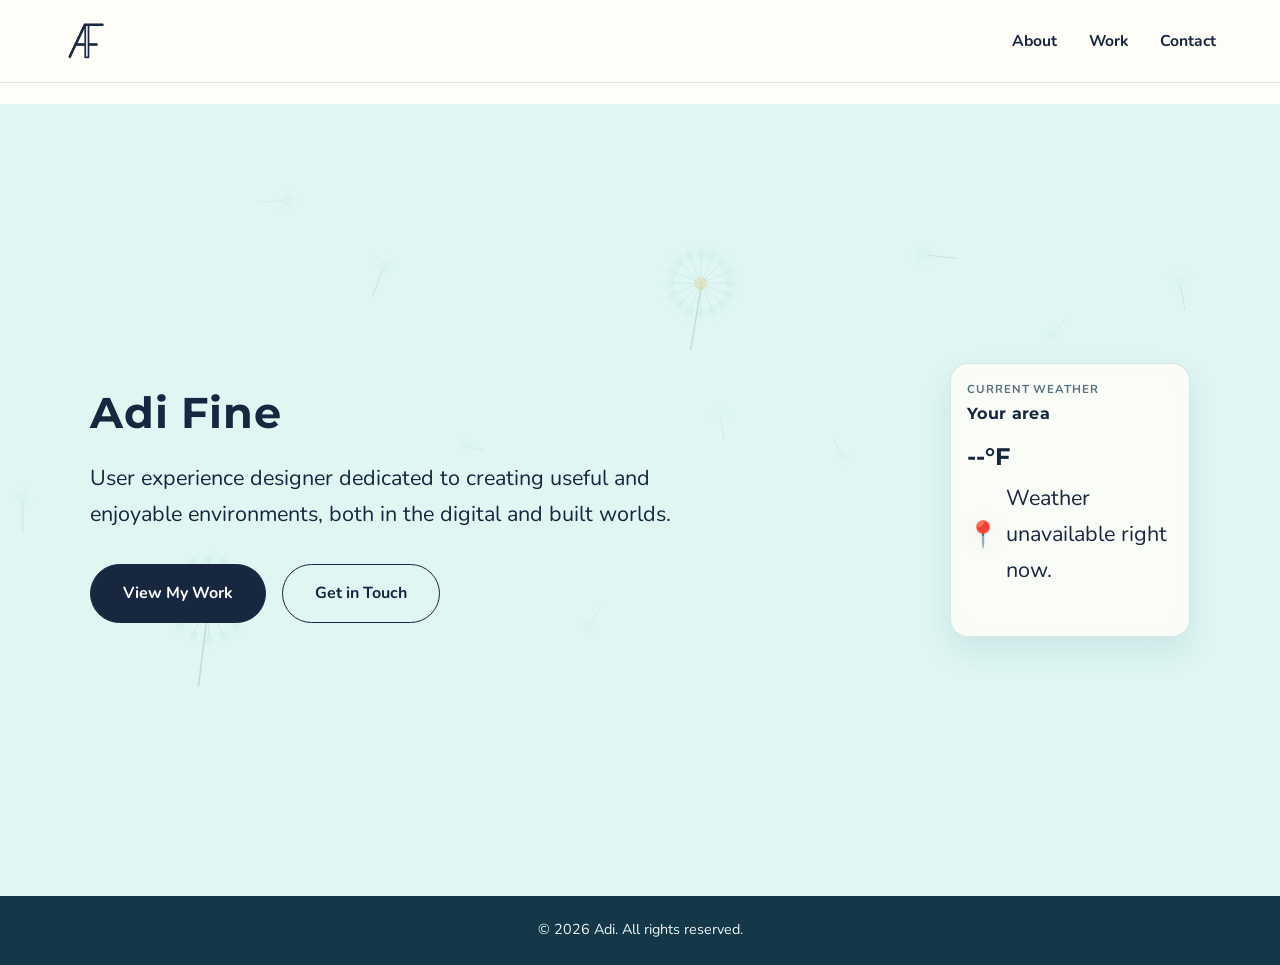
==== commit d1600141: "refactored code into multiple files" ====
--- a/personal-website/index.html
+++ b/personal-website/index.html
@@ -7,102 +7,6 @@
   <link rel="preconnect" href="https://fonts.googleapis.com">
   <link rel="preconnect" href="https://fonts.gstatic.com" crossorigin>
   <link rel="stylesheet" href="css/styles.css">
-  <style>
-    .weather-card {
-      width: min(100%, 240px);
-      margin: 0;
-      padding: 0.95rem 1rem;
-      border-radius: 18px;
-      border: 1px solid rgba(21, 94, 117, 0.14);
-      background: rgba(255, 253, 248, 0.82);
-      box-shadow: 0 14px 30px rgba(21, 94, 117, 0.1);
-      backdrop-filter: blur(12px);
-      text-align: left;
-    }
-
-    .weather-card-header {
-      margin-bottom: 0.6rem;
-    }
-
-    .weather-card-label {
-      display: block;
-      margin-bottom: 0.15rem;
-      font-size: 0.72rem;
-      font-weight: 700;
-      letter-spacing: 0.08em;
-      text-transform: uppercase;
-      color: #53707f;
-    }
-
-    .weather-card h2 {
-      margin: 0;
-      font-size: 1rem;
-      text-align: left;
-      color: var(--ocean-deep);
-    }
-
-    .weather-temp {
-      display: flex;
-      align-items: baseline;
-      gap: 0.4rem;
-      margin-bottom: 0.3rem;
-    }
-
-    .weather-temp strong {
-      font-family: 'Montserrat', sans-serif;
-      font-size: 24px;
-      color: var(--ocean-deep);
-    }
-
-    .weather-condition {
-      display: flex;
-      align-items: center;
-      gap: 0.45rem;
-      margin: 0;
-      font-size: 16px;
-      font-weight: 400;
-      color: #555f6e;
-      justify-content: flex-start;
-    }
-
-    .weather-emoji {
-      flex-shrink: 0;
-      font-size: 1.6rem;
-      line-height: 1;
-      filter: drop-shadow(0 4px 8px rgba(231, 111, 81, 0.16));
-    }
-
-    .weather-meta,
-    .weather-status {
-      margin: 0.45rem 0 0;
-      font-size: 12px;
-      line-height: 1.45;
-      color: var(--muted);
-    }
-
-    .hero-weather {
-      display: flex;
-      justify-content: flex-end;
-      align-items: center;
-    }
-
-    .weather-card.is-loading .weather-temp,
-    .weather-card.is-loading .weather-condition,
-    .weather-card.is-loading .weather-meta {
-      opacity: 0.55;
-    }
-
-    @media (max-width: 760px) {
-      .hero-weather {
-        justify-content: flex-start;
-      }
-
-      .weather-card {
-        margin-top: 1.5rem;
-        width: min(100%, 320px);
-      }
-    }
-  </style>
 </head>
 <body>
   <nav>
@@ -148,353 +52,6 @@
     <p>&copy; 2026 Adi. All rights reserved.</p>
   </footer>
 
-  <script>
-  (function () {
-    const weatherCard = document.getElementById('weather-card');
-    const weatherLocation = document.getElementById('weather-location');
-    const weatherEmoji = document.getElementById('weather-emoji');
-    const weatherTemperature = document.getElementById('weather-temperature');
-    const weatherCondition = document.getElementById('weather-condition');
-    const weatherMeta = document.getElementById('weather-meta');
-    const weatherStatus = document.getElementById('weather-status');
-
-    function describeWeather(code) {
-      if (code === 0) return { emoji: '☀️', label: 'Clear sky' };
-      if (code === 1) return { emoji: '🌤️', label: 'Mostly sunny' };
-      if (code === 2) return { emoji: '⛅', label: 'Partly cloudy' };
-      if (code === 3) return { emoji: '☁️', label: 'Overcast' };
-      if (code === 45 || code === 48) return { emoji: '🌫️', label: 'Foggy' };
-      if ([51, 53, 55, 56, 57].includes(code)) return { emoji: '🌦️', label: 'Drizzle' };
-      if ([61, 63, 65, 80, 81, 82].includes(code)) return { emoji: '🌧️', label: 'Rain' };
-      if ([66, 67].includes(code)) return { emoji: '🧊', label: 'Freezing rain' };
-      if ([71, 73, 75, 77, 85, 86].includes(code)) return { emoji: '❄️', label: 'Snow' };
-      if ([95, 96, 99].includes(code)) return { emoji: '⛈️', label: 'Thunderstorm' };
-      return { emoji: '🌤️', label: 'Current conditions' };
-    }
-
-    function setWeatherState(state) {
-      if (!weatherCard) return;
-      weatherLocation.textContent = state.location;
-      weatherEmoji.textContent = state.emoji;
-      weatherTemperature.textContent = state.temperature;
-      weatherCondition.textContent = state.condition;
-      weatherMeta.textContent = state.meta;
-      weatherStatus.textContent = state.status || '';
-      weatherCard.classList.toggle('is-loading', Boolean(state.loading));
-    }
-
-    async function loadWeather() {
-      if (!weatherCard) return;
-
-      try {
-        const locationDetails = await getWeatherCoordinates();
-        const latitude = locationDetails.latitude;
-        const longitude = locationDetails.longitude;
-
-        const weatherUrl = new URL('https://api.open-meteo.com/v1/forecast');
-        weatherUrl.search = new URLSearchParams({
-          latitude: String(latitude),
-          longitude: String(longitude),
-          current_weather: 'true',
-          temperature_unit: 'fahrenheit',
-          timezone: 'auto'
-        }).toString();
-
-        const [data, location] = await Promise.all([
-          fetchJson(weatherUrl, 'Weather request failed.'),
-          locationDetails.label ? Promise.resolve(locationDetails.label) : loadLocationName(latitude, longitude)
-        ]);
-
-        const current = data.current_weather;
-        if (!current || typeof current.temperature !== 'number' || typeof current.weathercode !== 'number') {
-          throw new Error('Weather data is unavailable right now.');
-        }
-
-        const summary = describeWeather(current.weathercode);
-        setWeatherState({
-          location: location,
-          emoji: summary.emoji,
-          temperature: `${Math.round(current.temperature)}°F`,
-          condition: summary.label,
-          meta: 'Powered by Open-Meteo using your browser location.',
-          status: '',
-          loading: false
-        });
-      } catch (error) {
-        await loadIpWeather();
-      }
-    }
-
-    async function getWeatherCoordinates() {
-      const position = await getCurrentPosition();
-      return {
-        latitude: position.coords.latitude,
-        longitude: position.coords.longitude,
-        label: ''
-      };
-    }
-
-    async function loadLocationName(latitude, longitude) {
-      const reverseUrl = new URL('https://geocoding-api.open-meteo.com/v1/reverse');
-      reverseUrl.search = new URLSearchParams({
-        latitude: String(latitude),
-        longitude: String(longitude),
-        language: 'en',
-        format: 'json'
-      }).toString();
-
-      try {
-        const data = await fetchJson(reverseUrl, 'Reverse geocoding failed.');
-        const firstResult = data.results && data.results[0];
-        if (!firstResult) return 'Your area';
-        const locationParts = [firstResult.name, firstResult.admin1].filter(Boolean);
-        return locationParts.join(', ') || 'Your area';
-      } catch (error) {
-        return 'Your area';
-      }
-    }
-
-    async function fetchJson(url, errorMessage) {
-      const response = await fetch(url);
-      if (!response.ok) {
-        throw new Error(errorMessage);
-      }
-
-      return response.json();
-    }
-
-    async function loadIpWeather() {
-      const data = await fetchJson('https://wttr.in/?format=j1', 'IP weather lookup failed.');
-      const current = data.current_condition && data.current_condition[0];
-      const nearestArea = data.nearest_area && data.nearest_area[0];
-      const location = nearestArea && nearestArea.areaName && nearestArea.areaName[0] ? nearestArea.areaName[0].value : 'Your area';
-      const condition = current && current.weatherDesc && current.weatherDesc[0] ? current.weatherDesc[0].value : 'Current conditions';
-      const summary = describeWeatherText(condition);
-
-      if (!current || typeof current.temp_F === 'undefined') {
-        throw new Error('IP weather lookup failed.');
-      }
-
-      setWeatherState({
-        location: location,
-        emoji: summary.emoji,
-        temperature: `${Math.round(Number(current.temp_F))}°F`,
-        condition: condition,
-        meta: '',
-        status: '',
-        loading: false
-      });
-    }
-
-    function describeWeatherText(condition) {
-      const text = String(condition || '').toLowerCase();
-      if (text.includes('sun') || text.includes('clear')) return { emoji: '☀️' };
-      if (text.includes('cloud')) return { emoji: '☁️' };
-      if (text.includes('rain') || text.includes('drizzle')) return { emoji: '🌧️' };
-      if (text.includes('snow') || text.includes('sleet') || text.includes('ice')) return { emoji: '❄️' };
-      if (text.includes('storm') || text.includes('thunder')) return { emoji: '⛈️' };
-      if (text.includes('fog') || text.includes('mist')) return { emoji: '🌫️' };
-      return { emoji: '🌤️' };
-    }
-
-    function getCurrentPosition() {
-      return new Promise(function (resolve, reject) {
-        if (!navigator.geolocation) {
-          reject(new Error('Geolocation is not supported in this browser.'));
-          return;
-        }
-
-        navigator.geolocation.getCurrentPosition(resolve, function (err) {
-          if (err.code === err.PERMISSION_DENIED) {
-            reject(Object.assign(err, { isDenied: true }));
-          } else {
-            reject(err);
-          }
-        }, {
-          enableHighAccuracy: true,
-          timeout: 10000,
-          maximumAge: 300000
-        });
-      });
-    }
-
-    if (weatherCard) {
-      loadWeather().catch(function (err) {
-        if (err && err.isDenied) {
-          setWeatherState({
-            location: 'Location off',
-            emoji: '📍',
-            temperature: '',
-            condition: 'Enable location to see your weather.',
-            meta: '',
-            status: '',
-            loading: false
-          });
-        } else {
-          setWeatherState({
-            location: 'Your area',
-            emoji: '📍',
-            temperature: '--°F',
-            condition: 'Weather unavailable right now.',
-            meta: '',
-            status: '',
-            loading: false
-          });
-        }
-      });
-    }
-
-    const canvas = document.getElementById('dandelion-canvas');
-    if (!canvas) return;
-    const ctx = canvas.getContext('2d');
-    let W = 0, H = 0;
-
-    function resize() {
-      W = canvas.width = canvas.offsetWidth;
-      H = canvas.height = canvas.offsetHeight;
-    }
-    resize();
-    window.addEventListener('resize', resize);
-
-    /* draw one dandelion */
-    function drawDandelion(cx, cy, r, alpha) {
-      if (alpha <= 0) return;
-      ctx.save();
-      ctx.globalAlpha = alpha;
-
-      // Stem
-      ctx.beginPath();
-      ctx.moveTo(cx, cy + r * 0.15);
-      ctx.bezierCurveTo(cx - 3, cy + r * 0.8, cx - 6, cy + r * 1.4, cx - 10, cy + r * 2.2);
-      ctx.strokeStyle = 'rgba(70, 130, 95, 0.45)';
-      ctx.lineWidth = 1.5;
-      ctx.lineCap = 'round';
-      ctx.stroke();
-
-      // Spokes & seed puffs
-      const spokes = 16;
-      for (let i = 0; i < spokes; i++) {
-        const angle = (i / spokes) * Math.PI * 2 - Math.PI * 0.5;
-        const ex = cx + Math.cos(angle) * r;
-        const ey = cy + Math.sin(angle) * r;
-
-        ctx.beginPath();
-        ctx.moveTo(cx, cy);
-        ctx.lineTo(ex, ey);
-        ctx.strokeStyle = 'rgba(100, 165, 135, 0.35)';
-        ctx.lineWidth = 0.7;
-        ctx.stroke();
-
-        ctx.beginPath();
-        ctx.arc(ex, ey, 4.5, 0, Math.PI * 2);
-        ctx.fillStyle = 'rgba(195, 235, 220, 0.58)';
-        ctx.fill();
-
-        for (let f = 0; f < 6; f++) {
-          const fa = angle + (f / 6) * Math.PI * 2;
-          ctx.beginPath();
-          ctx.moveTo(ex + Math.cos(fa) * 4.5, ey + Math.sin(fa) * 4.5);
-          ctx.lineTo(ex + Math.cos(fa) * 10, ey + Math.sin(fa) * 10);
-          ctx.strokeStyle = 'rgba(160, 215, 195, 0.28)';
-          ctx.lineWidth = 0.45;
-          ctx.stroke();
-        }
-      }
-
-      // Golden centre
-      const g = ctx.createRadialGradient(cx - 1, cy - 1, 1, cx, cy, 7);
-      g.addColorStop(0, 'rgba(248, 230, 150, 0.9)');
-      g.addColorStop(1, 'rgba(210, 178, 95, 0.6)');
-      ctx.beginPath();
-      ctx.arc(cx, cy, 6.5, 0, Math.PI * 2);
-      ctx.fillStyle = g;
-      ctx.fill();
-
-      ctx.restore();
-    }
-
-    /* draw one floating seed */
-    function drawSeed(x, y, rot, alpha, size) {
-      if (alpha <= 0) return;
-      ctx.save();
-      ctx.globalAlpha = alpha;
-      ctx.translate(x, y);
-      ctx.rotate(rot);
-      ctx.scale(size, size);
-
-      const L = 26;
-      ctx.beginPath();
-      ctx.moveTo(0, 0);
-      ctx.lineTo(0, -L);
-      ctx.strokeStyle = 'rgba(90, 155, 120, 0.5)';
-      ctx.lineWidth = 0.9;
-      ctx.lineCap = 'round';
-      ctx.stroke();
-
-      ctx.beginPath();
-      ctx.arc(0, -L - 5, 6, 0, Math.PI * 2);
-      ctx.fillStyle = 'rgba(195, 235, 220, 0.44)';
-      ctx.fill();
-
-      for (let f = 0; f < 7; f++) {
-        const fa = (f / 7) * Math.PI * 2;
-        ctx.beginPath();
-        ctx.moveTo(Math.cos(fa) * 6, -L - 5 + Math.sin(fa) * 6);
-        ctx.lineTo(Math.cos(fa) * 13, -L - 5 + Math.sin(fa) * 13);
-        ctx.strokeStyle = 'rgba(165, 215, 198, 0.28)';
-        ctx.lineWidth = 0.5;
-        ctx.stroke();
-      }
-
-      ctx.restore();
-    }
-
-    /* Three dandelions — different sizes, periods, vertical lanes, staggered phases */
-    const dandelions = [
-      { period: 26.7, phaseOff: 0.00, yFrac: 0.38, bobAmp: 22, bobFreq: 0.22, radFrac: 0.062, alpha: 0.52 },
-      { period: 21.3, phaseOff: 0.38, yFrac: 0.22, bobAmp: 12, bobFreq: 0.30, radFrac: 0.038, alpha: 0.42 },
-      { period: 30.0, phaseOff: 0.70, yFrac: 0.62, bobAmp: 16, bobFreq: 0.17, radFrac: 0.050, alpha: 0.46 },
-    ];
-
-    /* Floating seeds — 1.5× faster vx/vy/rv */
-    const seeds = Array.from({ length: 11 }, (_, i) => ({
-      x: (i / 11),
-      y: 0.1 + Math.random() * 0.8,
-      vx: 0.000143 + Math.random() * 0.000173,
-      vy: (Math.random() - 0.5) * 0.000075,
-      rot: Math.random() * Math.PI * 2,
-      rv: (Math.random() - 0.5) * 0.0042,
-      alpha: 0.18 + Math.random() * 0.22,
-      size: 0.6 + Math.random() * 0.55,
-    }));
-
-    function frame(ms) {
-      const t = ms * 0.001;
-      ctx.clearRect(0, 0, W, H);
-
-      // Draw each dandelion
-      for (const d of dandelions) {
-        const phase = ((t / d.period) + d.phaseOff) % 1;
-        const mx = W * (1.12 - phase * 1.28);
-        const my = H * d.yFrac + Math.sin(t * d.bobFreq) * d.bobAmp;
-        const fadeA = phase < 0.08 ? phase / 0.08 : phase > 0.92 ? (1 - phase) / 0.08 : 1;
-        drawDandelion(mx, my, Math.min(W, H) * d.radFrac, fadeA * d.alpha);
-      }
-
-      // Floating seeds
-      for (const s of seeds) {
-        s.x += s.vx;
-        s.y += s.vy;
-        s.rot += s.rv;
-        if (s.x > 1.1) { s.x = -0.06; s.y = 0.1 + Math.random() * 0.8; }
-        drawSeed(s.x * W, s.y * H, s.rot, s.alpha, s.size);
-      }
-
-      requestAnimationFrame(frame);
-    }
-
-    requestAnimationFrame(frame);
-  }());
-  </script>
+  <script src="js/app.js" defer></script>
 </body>
 </html>
--- a/personal-website/css/styles.css
+++ b/personal-website/css/styles.css
@@ -493,3 +493,99 @@
     height: 220px;
   }
 }
+
+/* ─── Weather widget ──────────────────────────────────── */
+.weather-card {
+  width: min(100%, 240px);
+  margin: 0;
+  padding: 0.95rem 1rem;
+  border-radius: 18px;
+  border: 1px solid rgba(21, 94, 117, 0.14);
+  background: rgba(255, 253, 248, 0.82);
+  box-shadow: 0 14px 30px rgba(21, 94, 117, 0.1);
+  backdrop-filter: blur(12px);
+  text-align: left;
+}
+
+.weather-card-header {
+  margin-bottom: 0.6rem;
+}
+
+.weather-card-label {
+  display: block;
+  margin-bottom: 0.15rem;
+  font-size: 0.72rem;
+  font-weight: 700;
+  letter-spacing: 0.08em;
+  text-transform: uppercase;
+  color: #53707f;
+}
+
+.weather-card h2 {
+  margin: 0;
+  font-size: 1rem;
+  text-align: left;
+  color: var(--ocean-deep);
+}
+
+.weather-temp {
+  display: flex;
+  align-items: baseline;
+  gap: 0.4rem;
+  margin-bottom: 0.3rem;
+}
+
+.weather-temp strong {
+  font-family: 'Montserrat', sans-serif;
+  font-size: 24px;
+  color: var(--ocean-deep);
+}
+
+.weather-condition {
+  display: flex;
+  align-items: center;
+  gap: 0.45rem;
+  margin: 0;
+  font-size: 16px;
+  font-weight: 400;
+  color: #555f6e;
+  justify-content: flex-start;
+}
+
+.weather-emoji {
+  flex-shrink: 0;
+  font-size: 1.6rem;
+  line-height: 1;
+  filter: drop-shadow(0 4px 8px rgba(231, 111, 81, 0.16));
+}
+
+.weather-meta,
+.weather-status {
+  margin: 0.45rem 0 0;
+  font-size: 12px;
+  line-height: 1.45;
+  color: var(--muted);
+}
+
+.hero-weather {
+  display: flex;
+  justify-content: flex-end;
+  align-items: center;
+}
+
+.weather-card.is-loading .weather-temp,
+.weather-card.is-loading .weather-condition,
+.weather-card.is-loading .weather-meta {
+  opacity: 0.55;
+}
+
+@media (max-width: 760px) {
+  .hero-weather {
+    justify-content: flex-start;
+  }
+
+  .weather-card {
+    margin-top: 1.5rem;
+    width: min(100%, 320px);
+  }
+}
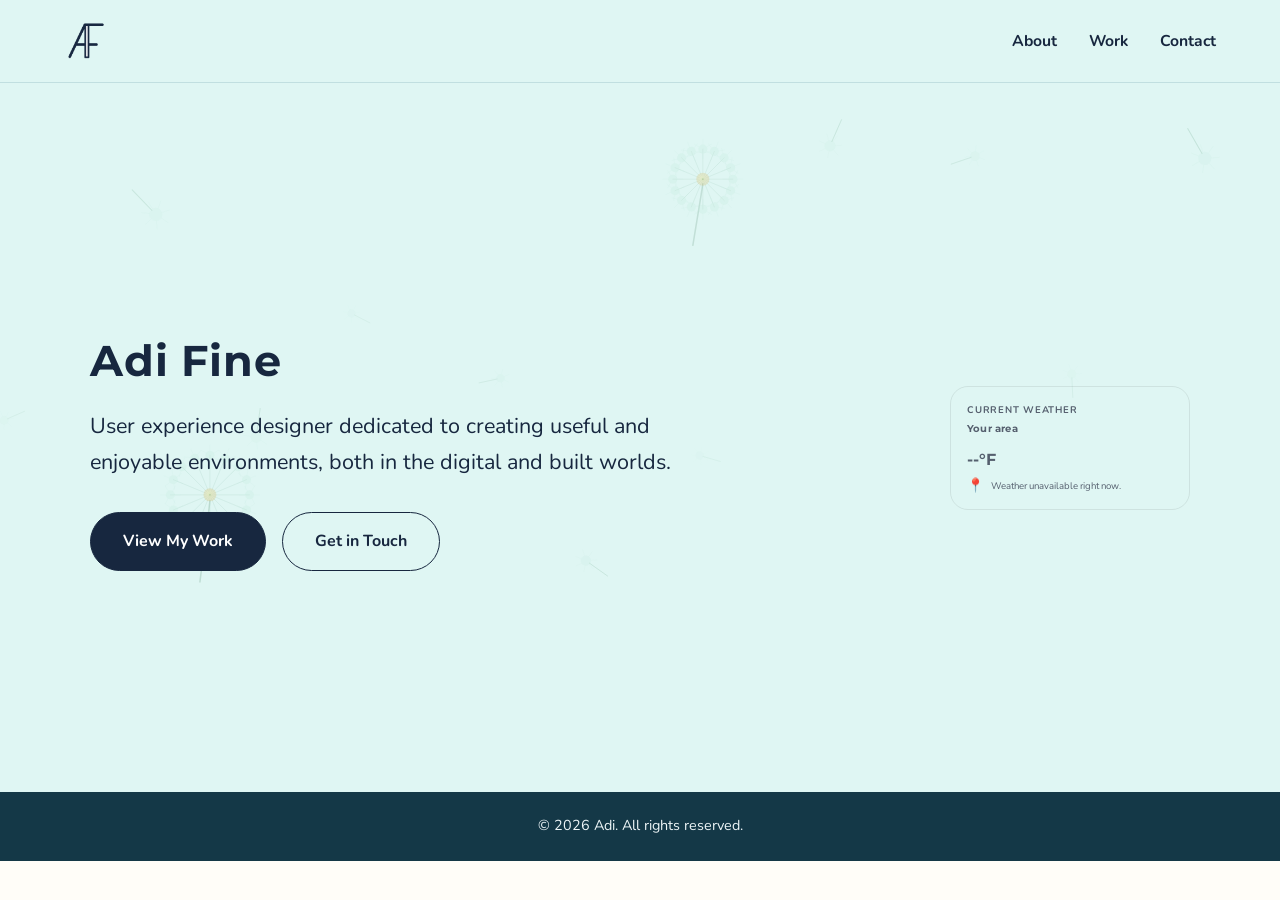
==== commit 7d350d92: "Refactor weather card styles and remove meta information for cleaner display" ====
--- a/personal-website/index.html
+++ b/personal-website/index.html
@@ -41,7 +41,7 @@
             <strong id="weather-temperature">--&deg;F</strong>
           </div>
           <p class="weather-condition"><span class="weather-emoji" id="weather-emoji" aria-hidden="true">&#x231B;</span><span id="weather-condition">Loading current conditions...</span></p>
-          <p class="weather-meta" id="weather-meta">Powered by Open-Meteo using your local browser location.</p>
+          <p class="weather-meta" id="weather-meta"></p>
           <p class="weather-status" id="weather-status"></p>
         </section>
       </div>
--- a/personal-website/css/styles.css
+++ b/personal-website/css/styles.css
@@ -53,6 +53,23 @@
   z-index: 1000;
 }
 
+body:has(.hero) nav,
+body:has(.sea-foam-block) nav {
+  background: var(--sea-foam);
+}
+
+body:has(.ocean-block) nav {
+  background: #ebfbff;
+}
+
+body:has(.sunset-block) nav {
+  background: #ffe7d6;
+}
+
+body:has(.beach-block) nav {
+  background: var(--sand);
+}
+
 nav .logo {
   display: inline-flex;
   align-items: center;
@@ -93,11 +110,11 @@
 }
 
 .hero {
-  margin-top: var(--nav-offset);
+  margin-top: 0;
   min-height: 88vh;
   display: grid;
   place-items: center;
-  padding: 4rem 5%;
+  padding: calc(4rem + var(--nav-offset)) 5% 4rem;
   background: var(--sea-foam);
   position: relative;
   overflow: hidden;
@@ -467,7 +484,7 @@
 
   .hero {
     min-height: auto;
-    padding: 5rem 5% 4rem;
+    padding: calc(5rem + var(--nav-offset)) 5% 4rem;
   }
 
   .hero-content {
@@ -500,10 +517,8 @@
   margin: 0;
   padding: 0.95rem 1rem;
   border-radius: 18px;
-  border: 1px solid rgba(21, 94, 117, 0.14);
-  background: rgba(255, 253, 248, 0.82);
-  box-shadow: 0 14px 30px rgba(21, 94, 117, 0.1);
-  backdrop-filter: blur(12px);
+  border: 1px solid rgba(0, 0, 0, 0.08);
+  background: transparent;
   text-align: left;
 }
 
@@ -514,18 +529,18 @@
 .weather-card-label {
   display: block;
   margin-bottom: 0.15rem;
-  font-size: 0.72rem;
+  font-size: 0.6rem;
   font-weight: 700;
   letter-spacing: 0.08em;
   text-transform: uppercase;
-  color: #53707f;
+  color: #555f6e;
 }
 
 .weather-card h2 {
   margin: 0;
-  font-size: 1rem;
+  font-size: 0.65rem;
   text-align: left;
-  color: var(--ocean-deep);
+  color: #555f6e;
 }
 
 .weather-temp {
@@ -537,16 +552,16 @@
 
 .weather-temp strong {
   font-family: 'Montserrat', sans-serif;
-  font-size: 24px;
-  color: var(--ocean-deep);
-}
-
-.weather-condition {
+  font-size: 1rem;
+  color: #555f6e;
+}
+
+.weather-card .weather-condition {
   display: flex;
   align-items: center;
   gap: 0.45rem;
   margin: 0;
-  font-size: 16px;
+  font-size: 0.6rem;
   font-weight: 400;
   color: #555f6e;
   justify-content: flex-start;
@@ -554,17 +569,13 @@
 
 .weather-emoji {
   flex-shrink: 0;
-  font-size: 1.6rem;
+  font-size: 0.85rem;
   line-height: 1;
-  filter: drop-shadow(0 4px 8px rgba(231, 111, 81, 0.16));
 }
 
 .weather-meta,
 .weather-status {
-  margin: 0.45rem 0 0;
-  font-size: 12px;
-  line-height: 1.45;
-  color: var(--muted);
+  display: none;
 }
 
 .hero-weather {
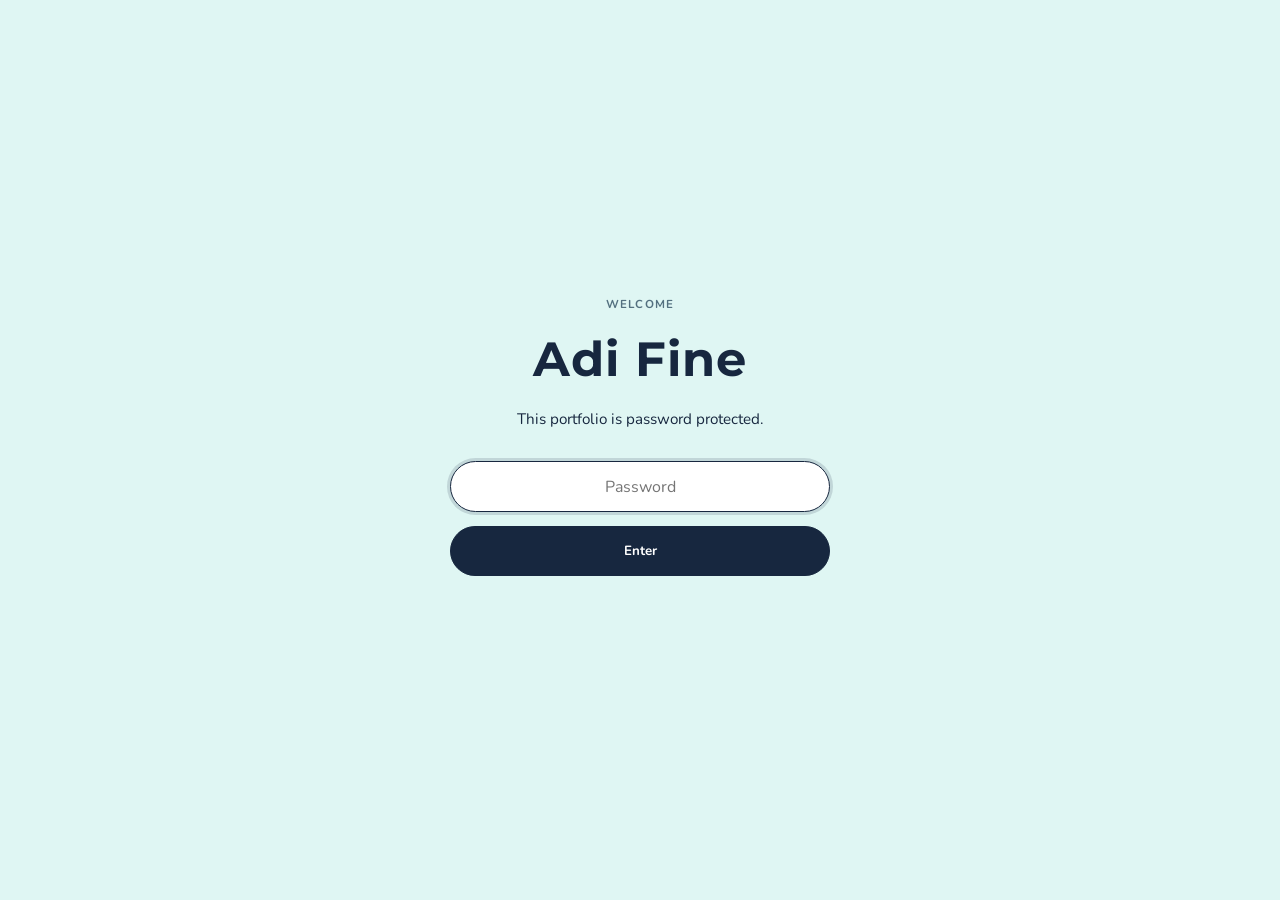
==== commit 9ccbc6b2: "Add authentication overlay and JavaScript for password protection" ====
--- a/personal-website/index.html
+++ b/personal-website/index.html
@@ -7,6 +7,7 @@
   <link rel="preconnect" href="https://fonts.googleapis.com">
   <link rel="preconnect" href="https://fonts.gstatic.com" crossorigin>
   <link rel="stylesheet" href="css/styles.css">
+  <script src="js/auth.js"></script>
 </head>
 <body>
   <nav>
--- a/personal-website/css/styles.css
+++ b/personal-website/css/styles.css
@@ -1,4 +1,80 @@
 @import url('https://fonts.googleapis.com/css2?family=Montserrat:wght@500;600;700&family=Nunito:wght@400;600;700&display=swap');
+
+/* ─── Password gate ───────────────────────────────────── */
+#auth-overlay {
+  position: fixed;
+  inset: 0;
+  z-index: 9999;
+  background: var(--sea-foam);
+  display: flex;
+  align-items: center;
+  justify-content: center;
+  padding: 2rem;
+}
+
+.auth-box {
+  width: min(100%, 380px);
+  text-align: center;
+}
+
+.auth-eyebrow {
+  font-size: 0.72rem;
+  font-weight: 700;
+  letter-spacing: 0.1em;
+  text-transform: uppercase;
+  color: #53707f;
+  margin-bottom: 0.4rem;
+}
+
+.auth-heading {
+  font-family: 'Montserrat', sans-serif;
+  font-size: clamp(2rem, 6vw, 3rem);
+  color: var(--ocean-deep);
+  margin-bottom: 0.5rem;
+  letter-spacing: 0.02em;
+}
+
+.auth-sub {
+  font-size: 0.95rem;
+  color: var(--muted);
+  margin-bottom: 1.8rem;
+}
+
+#auth-form {
+  display: flex;
+  flex-direction: column;
+  gap: 0.85rem;
+  align-items: center;
+}
+
+#auth-input {
+  width: 100%;
+  padding: 0.85rem 1.2rem;
+  border: 1px solid #17273F;
+  border-radius: 999px;
+  font-family: 'Nunito', sans-serif;
+  font-size: 1rem;
+  color: var(--ink);
+  background: #fff;
+  outline: none;
+  transition: box-shadow 0.2s ease;
+  text-align: center;
+}
+
+#auth-input:focus {
+  box-shadow: 0 0 0 3px rgba(23, 39, 63, 0.15);
+}
+
+.auth-btn {
+  width: 100%;
+}
+
+.auth-error {
+  margin-top: 0.8rem;
+  font-size: 0.85rem;
+  color: var(--coral);
+  min-height: 1.2em;
+}
 
 * {
   margin: 0;
